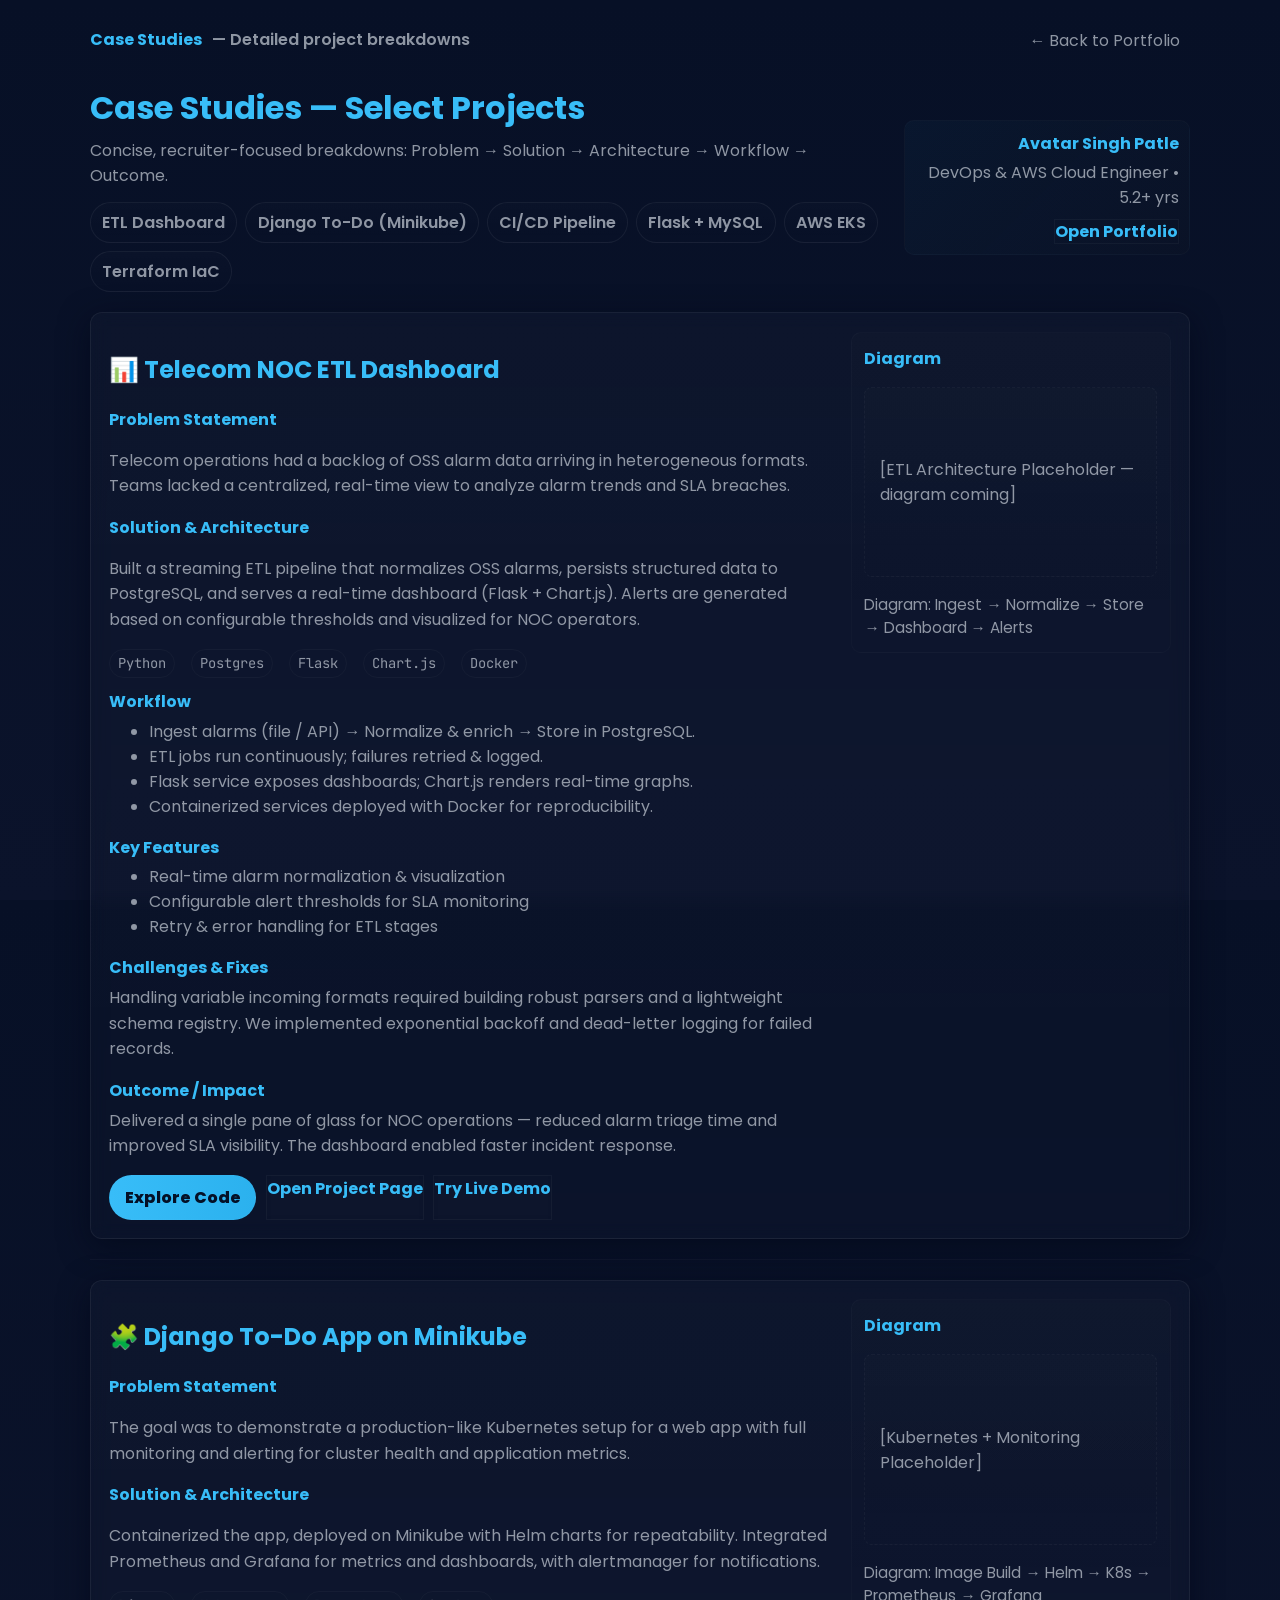
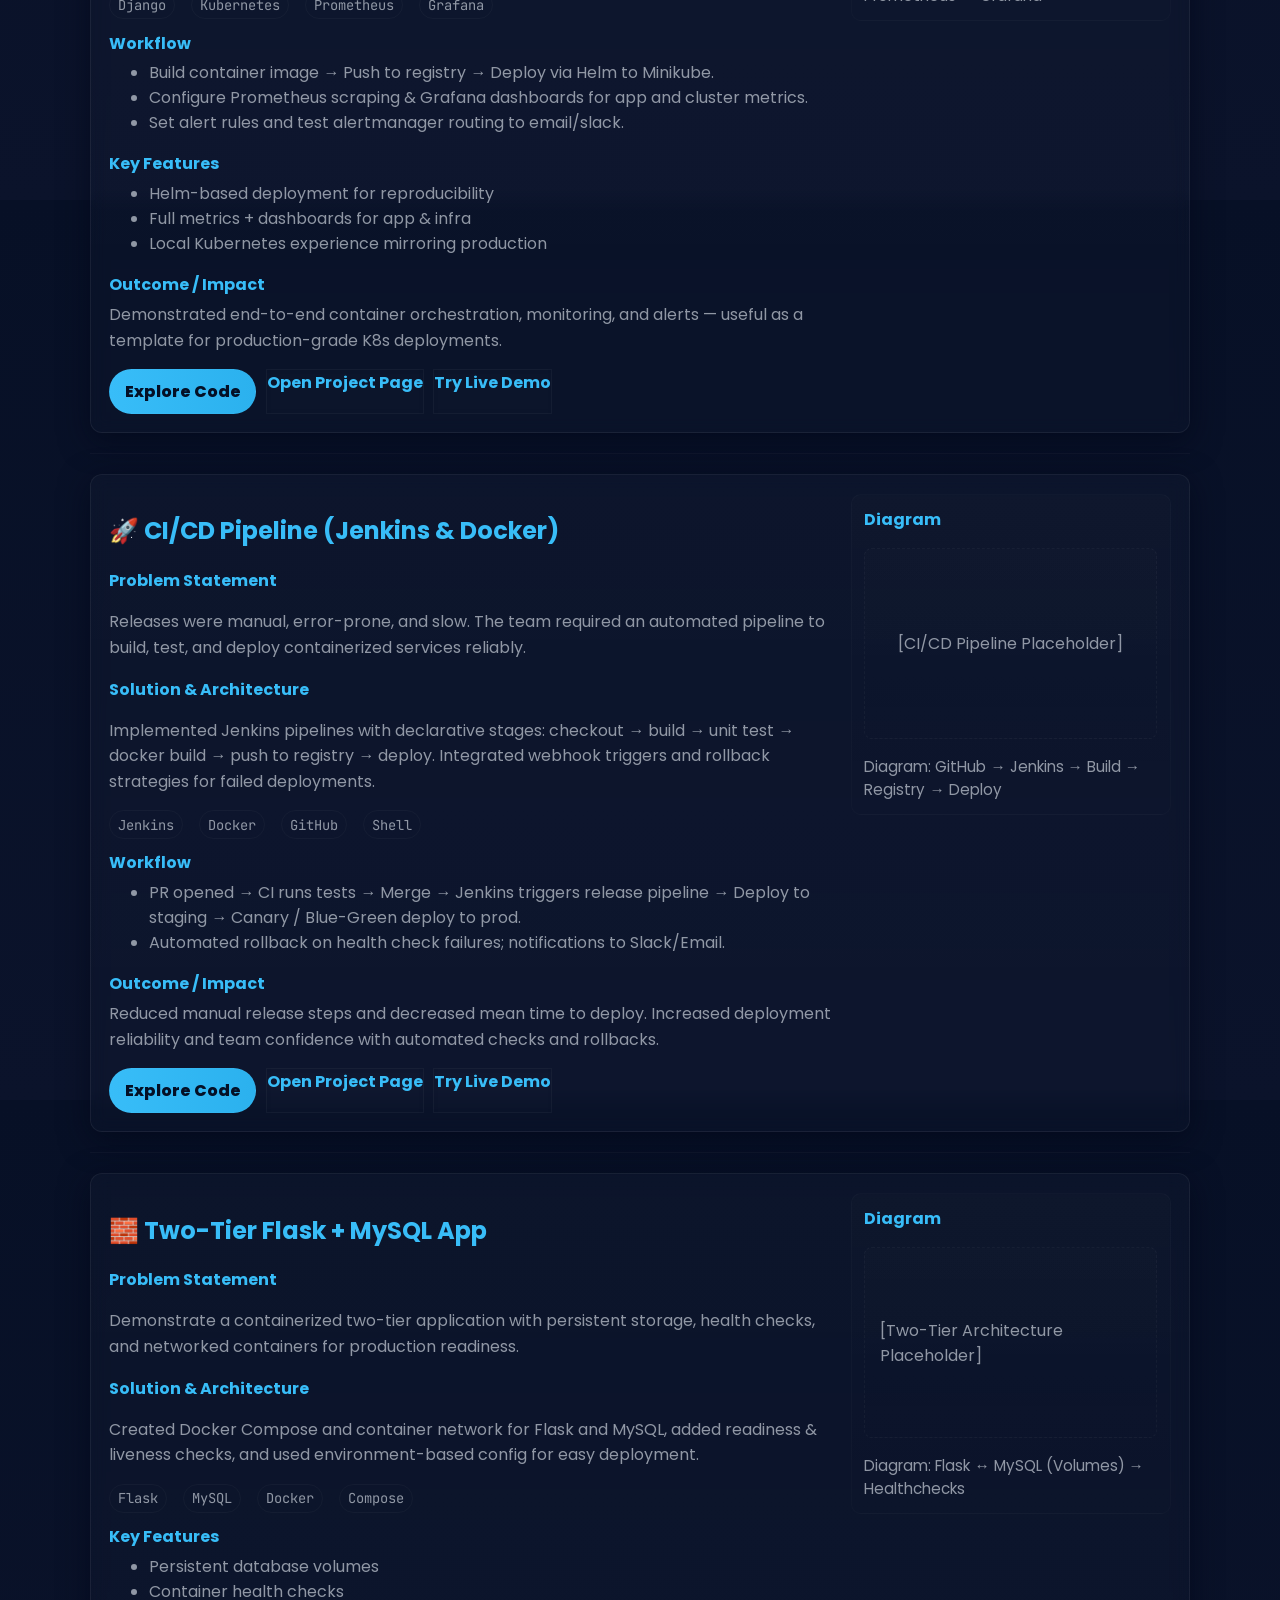
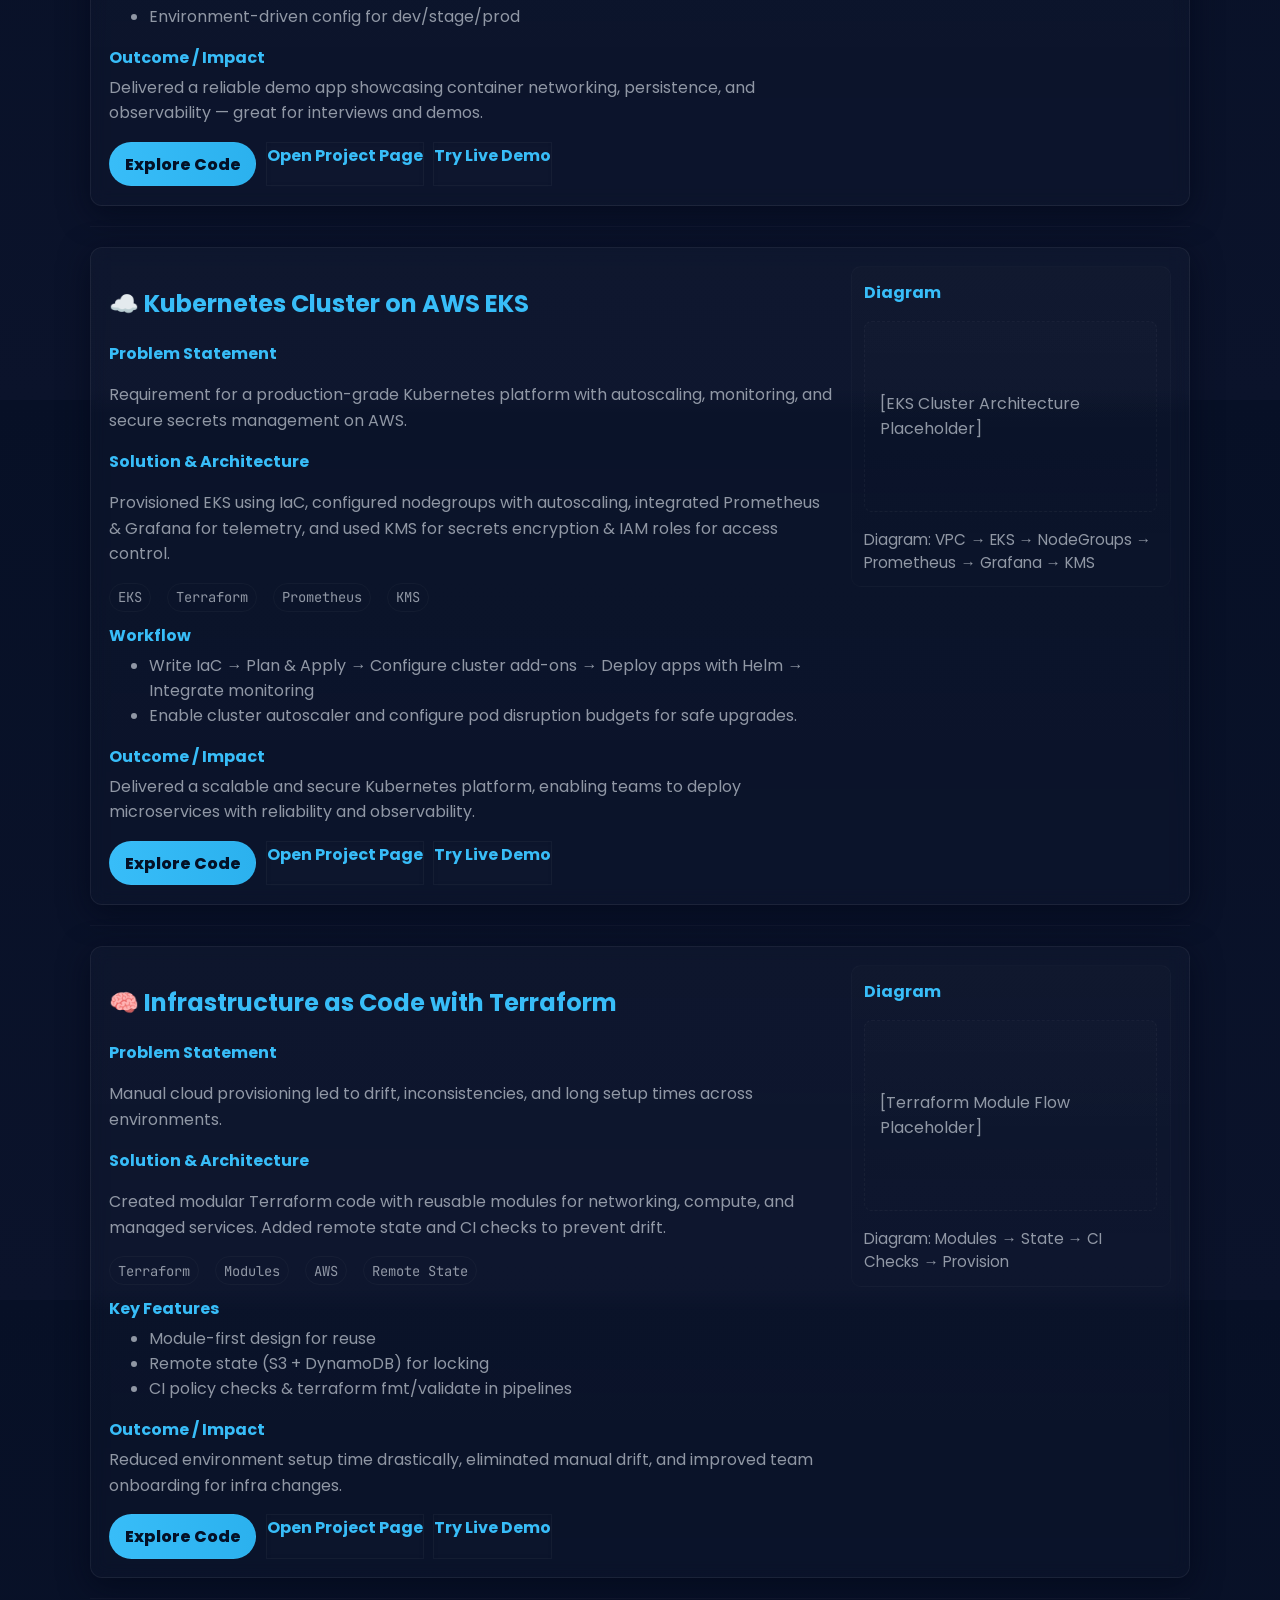
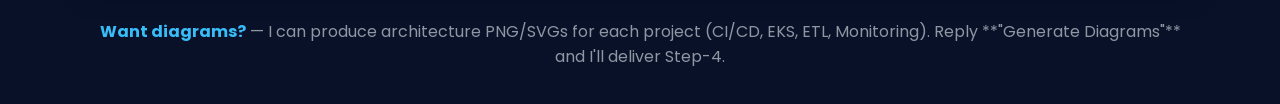
==== case-studies.html @ 7059048e "Add files via upload" ====
<!DOCTYPE html>
<html lang="en">
<head>
  <meta charset="utf-8" />
  <meta name="viewport" content="width=device-width,initial-scale=1" />
  <title>Case Studies — Avatar Singh Patle</title>

  <!-- Fonts (same as portfolio) -->
  <link href="https://fonts.googleapis.com/css2?family=Poppins:wght@400;600&family=JetBrains+Mono&display=swap" rel="stylesheet">

  <style>
    :root{
      --bg-1:#071026; --bg-2:#0b132b;
      --panel: rgba(255,255,255,0.03);
      --glass-border: rgba(255,255,255,0.06);
      --accent:#38bdf8; --accent-2:#facc15;
      --muted: rgba(226,232,240,0.62);
    }
    html,body{height:100%;margin:0;font-family:'Poppins',sans-serif;background:linear-gradient(180deg,var(--bg-1),var(--bg-2));color:#e6eef8;}
    .container{max-width:1100px;margin:0 auto;padding:1rem;}
    a{color:var(--accent);text-decoration:none;}
    h1,h2,h3{color:var(--accent);}
    p{color:var(--muted);line-height:1.6;}

    /* Top nav */
    nav{display:flex;justify-content:space-between;align-items:center;padding:.7rem 0;}
    nav a.nav-link{color:var(--muted);padding:.35rem .6rem;border-radius:999px;}
    nav a.nav-link:hover{background:rgba(255,255,255,0.02);color:var(--accent-2);}

    /* Hero */
    .hero{display:flex;gap:1rem;align-items:center;justify-content:space-between;margin:1.2rem 0 0.8rem 0;}
    .hero-left h1{margin:.1rem 0 0.3rem 0;}
    .hero-sub{color:var(--muted);margin:0.35rem 0 0.8rem 0}

    /* TOC */
    .toc{display:flex;flex-wrap:wrap;gap:.5rem;margin-top:.8rem}
    .toc a{background:linear-gradient(180deg, rgba(255,255,255,0.01), rgba(255,255,255,0.00));padding:.45rem .7rem;border-radius:999px;border:1px solid var(--glass-border);color:var(--muted);font-weight:600;}

    /* Case study card */
    .case-card{
      margin-top:1.25rem;padding:1.15rem;border-radius:12px;background:linear-gradient(180deg, rgba(255,255,255,0.02), rgba(255,255,255,0.01));
      border:1px solid var(--glass-border);backdrop-filter:blur(8px);box-shadow:0 8px 30px rgba(2,6,23,0.6);
    }
    .cs-meta{display:flex;gap:1rem;flex-wrap:wrap;margin-top:.6rem;}
    .pill{background:transparent;border:1px solid rgba(255,255,255,0.03);padding:.28rem .5rem;border-radius:999px;color:var(--muted);font-family:'JetBrains Mono',monospace;font-size:.86rem;}

    .diagram{
      margin:1rem 0;padding:0.9rem;border-radius:8px;background:linear-gradient(180deg, rgba(255,255,255,0.01), rgba(255,255,255,0.00));border:1px dashed rgba(255,255,255,0.04);color:var(--muted);
      display:flex;align-items:center;justify-content:center;
      min-height:160px;
    }

    .cs-ctas{display:flex;gap:.6rem;flex-wrap:wrap;margin-top:1rem;}
    .btn{
      display:inline-flex;align-items:center;gap:.5rem;padding:.55rem .9rem;border-radius:999px;font-weight:800;text-decoration:none;
      background:linear-gradient(90deg,var(--accent),#2bb1ee);color:#041026;border:1px solid rgba(255,255,255,0.02);
    }
    .btn-ghost{background:transparent;color:var(--accent);border:1px solid rgba(255,255,255,0.04);backdrop-filter:blur(6px);font-weight:700;}
    .btn-ghost:hover{background:rgba(255,255,255,0.02);color:var(--accent-2);}

    hr{border:none;border-top:1px solid rgba(255,255,255,0.03);margin:1.25rem 0;}

    /* Layout helpers */
    .two-col{display:grid;grid-template-columns:1fr 320px;gap:1rem;align-items:start;}
    .quick-card{padding:.8rem;border-radius:10px;background:linear-gradient(180deg, rgba(255,255,255,0.01), rgba(255,255,255,0.00));border:1px solid rgba(255,255,255,0.02);}

    /* Responsive */
    @media (max-width:920px){
      .two-col{grid-template-columns:1fr;}
      .hero{flex-direction:column;align-items:flex-start;}
      .diagram{min-height:140px}
    }
  </style>
</head>
<body>
  <div class="container">
    <!-- NAV -->
    <nav aria-label="Case studies navigation">
      <div style="display:flex;align-items:center;gap:.6rem;">
        <strong style="color:var(--accent);">Case Studies</strong>
        <span style="color:var(--muted);font-weight:600">— Detailed project breakdowns</span>
      </div>
      <div>
        <a class="nav-link" href="index.html">← Back to Portfolio</a>
      </div>
    </nav>

    <!-- HERO -->
    <header class="hero" role="banner">
      <div class="hero-left">
        <h1>Case Studies — Select Projects</h1>
        <p class="hero-sub">Concise, recruiter-focused breakdowns: Problem → Solution → Architecture → Workflow → Outcome.</p>

        <div class="toc" aria-label="Case study quick links">
          <a href="#etl">ETL Dashboard</a>
          <a href="#todo">Django To-Do (Minikube)</a>
          <a href="#cicd">CI/CD Pipeline</a>
          <a href="#flask">Flask + MySQL</a>
          <a href="#eks">AWS EKS</a>
          <a href="#terraform">Terraform IaC</a>
        </div>
      </div>

      <div class="hero-right" style="text-align:right;">
        <div style="background:linear-gradient(135deg, rgba(56,189,248,0.04), rgba(250,204,21,0.01));padding:.6rem;border-radius:10px;border:1px solid rgba(255,255,255,0.02);">
          <div style="font-weight:700;color:var(--accent);">Avatar Singh Patle</div>
          <div style="color:var(--muted);margin-top:.25rem">DevOps & AWS Cloud Engineer • 5.2+ yrs</div>
          <div style="margin-top:.6rem;"><a class="btn-ghost" href="https://avatar1992.github.io/">Open Portfolio</a></div>
        </div>
      </div>
    </header>

    <main>
      <!-- ETL -->
      <article id="etl" class="case-card" aria-labelledby="etl-heading">
        <div class="two-col">
          <div>
            <h2 id="etl-heading">📊 Telecom NOC ETL Dashboard</h2>

            <section>
              <h4 style="color:var(--accent);margin:0">Problem Statement</h4>
              <p>Telecom operations had a backlog of OSS alarm data arriving in heterogeneous formats. Teams lacked a centralized, real-time view to analyze alarm trends and SLA breaches.</p>
            </section>

            <section style="margin-top:.7rem">
              <h4 style="color:var(--accent);margin:0">Solution & Architecture</h4>
              <p>Built a streaming ETL pipeline that normalizes OSS alarms, persists structured data to PostgreSQL, and serves a real-time dashboard (Flask + Chart.js). Alerts are generated based on configurable thresholds and visualized for NOC operators.</p>
            </section>

            <div class="cs-meta" role="note" aria-label="Tech stack">
              <span class="pill">Python</span><span class="pill">Postgres</span><span class="pill">Flask</span><span class="pill">Chart.js</span><span class="pill">Docker</span>
            </div>

            <section style="margin-top:.7rem">
              <h4 style="color:var(--accent);margin:0">Workflow</h4>
              <ul style="color:var(--muted);margin-top:.3rem">
                <li>Ingest alarms (file / API) → Normalize & enrich → Store in PostgreSQL.</li>
                <li>ETL jobs run continuously; failures retried & logged.</li>
                <li>Flask service exposes dashboards; Chart.js renders real-time graphs.</li>
                <li>Containerized services deployed with Docker for reproducibility.</li>
              </ul>
            </section>

            <section style="margin-top:.7rem">
              <h4 style="color:var(--accent);margin:0">Key Features</h4>
              <ul style="color:var(--muted);margin-top:.3rem">
                <li>Real-time alarm normalization & visualization</li>
                <li>Configurable alert thresholds for SLA monitoring</li>
                <li>Retry & error handling for ETL stages</li>
              </ul>
            </section>

            <section style="margin-top:.7rem">
              <h4 style="color:var(--accent);margin:0">Challenges & Fixes</h4>
              <p style="color:var(--muted);margin-top:.3rem">
                Handling variable incoming formats required building robust parsers and a lightweight schema registry. We implemented exponential backoff and dead-letter logging for failed records.
              </p>
            </section>

            <section style="margin-top:.7rem">
              <h4 style="color:var(--accent);margin:0">Outcome / Impact</h4>
              <p style="color:var(--muted);margin-top:.3rem">
                Delivered a single pane of glass for NOC operations — reduced alarm triage time and improved SLA visibility. The dashboard enabled faster incident response.
              </p>
            </section>

            <div class="cs-ctas">
              <a class="btn" href="https://github.com/Avatar1992/telecom-noc-app" target="_blank" rel="noopener">Explore Code</a>
              <a class="btn-ghost" href="https://avatar1992.github.io/#projects" target="_blank" rel="noopener">Open Project Page</a>
              <a class="btn-ghost" href="#" target="_blank" rel="noopener">Try Live Demo</a>
            </div>
          </div>

          <aside class="quick-card">
            <div style="font-weight:700;color:var(--accent)">Diagram</div>
            <div class="diagram" aria-hidden="true">[ETL Architecture Placeholder — diagram coming]</div>
            <div style="margin-top:.6rem;color:var(--muted);font-size:.95rem">
              Diagram: Ingest → Normalize → Store → Dashboard → Alerts
            </div>
          </aside>
        </div>
      </article>

      <hr>

      <!-- TODO -->
      <article id="todo" class="case-card" aria-labelledby="todo-heading">
        <div class="two-col">
          <div>
            <h2 id="todo-heading">🧩 Django To-Do App on Minikube</h2>

            <section>
              <h4 style="color:var(--accent);margin:0">Problem Statement</h4>
              <p>The goal was to demonstrate a production-like Kubernetes setup for a web app with full monitoring and alerting for cluster health and application metrics.</p>
            </section>

            <section style="margin-top:.7rem">
              <h4 style="color:var(--accent);margin:0">Solution & Architecture</h4>
              <p>Containerized the app, deployed on Minikube with Helm charts for repeatability. Integrated Prometheus and Grafana for metrics and dashboards, with alertmanager for notifications.</p>
            </section>

            <div class="cs-meta">
              <span class="pill">Django</span><span class="pill">Kubernetes</span><span class="pill">Prometheus</span><span class="pill">Grafana</span>
            </div>

            <section style="margin-top:.7rem">
              <h4 style="color:var(--accent);margin:0">Workflow</h4>
              <ul style="color:var(--muted);margin-top:.3rem">
                <li>Build container image → Push to registry → Deploy via Helm to Minikube.</li>
                <li>Configure Prometheus scraping & Grafana dashboards for app and cluster metrics.</li>
                <li>Set alert rules and test alertmanager routing to email/slack.</li>
              </ul>
            </section>

            <section style="margin-top:.7rem">
              <h4 style="color:var(--accent);margin:0">Key Features</h4>
              <ul style="color:var(--muted);margin-top:.3rem">
                <li>Helm-based deployment for reproducibility</li>
                <li>Full metrics + dashboards for app & infra</li>
                <li>Local Kubernetes experience mirroring production</li>
              </ul>
            </section>

            <section style="margin-top:.7rem">
              <h4 style="color:var(--accent);margin:0">Outcome / Impact</h4>
              <p style="color:var(--muted);margin-top:.3rem">
                Demonstrated end-to-end container orchestration, monitoring, and alerts — useful as a template for production-grade K8s deployments.
              </p>
            </section>

            <div class="cs-ctas">
              <a class="btn" href="https://github.com/Avatar1992/Django_To-Do_App_on_Minikube" target="_blank" rel="noopener">Explore Code</a>
              <a class="btn-ghost" href="https://avatar1992.github.io/#projects" target="_blank" rel="noopener">Open Project Page</a>
              <a class="btn-ghost" href="#" target="_blank" rel="noopener">Try Live Demo</a>
            </div>
          </div>

          <aside class="quick-card">
            <div style="font-weight:700;color:var(--accent)">Diagram</div>
            <div class="diagram" aria-hidden="true">[Kubernetes + Monitoring Placeholder]</div>
            <div style="margin-top:.6rem;color:var(--muted);font-size:.95rem">Diagram: Image Build → Helm → K8s → Prometheus → Grafana</div>
          </aside>
        </div>
      </article>

      <hr>

      <!-- CICD -->
      <article id="cicd" class="case-card" aria-labelledby="cicd-heading">
        <div class="two-col">
          <div>
            <h2 id="cicd-heading">🚀 CI/CD Pipeline (Jenkins & Docker)</h2>

            <section>
              <h4 style="color:var(--accent);margin:0">Problem Statement</h4>
              <p>Releases were manual, error-prone, and slow. The team required an automated pipeline to build, test, and deploy containerized services reliably.</p>
            </section>

            <section style="margin-top:.7rem">
              <h4 style="color:var(--accent);margin:0">Solution & Architecture</h4>
              <p>Implemented Jenkins pipelines with declarative stages: checkout → build → unit test → docker build → push to registry → deploy. Integrated webhook triggers and rollback strategies for failed deployments.</p>
            </section>

            <div class="cs-meta">
              <span class="pill">Jenkins</span><span class="pill">Docker</span><span class="pill">GitHub</span><span class="pill">Shell</span>
            </div>

            <section style="margin-top:.7rem">
              <h4 style="color:var(--accent);margin:0">Workflow</h4>
              <ul style="color:var(--muted);margin-top:.3rem">
                <li>PR opened → CI runs tests → Merge → Jenkins triggers release pipeline → Deploy to staging → Canary / Blue-Green deploy to prod.</li>
                <li>Automated rollback on health check failures; notifications to Slack/Email.</li>
              </ul>
            </section>

            <section style="margin-top:.7rem">
              <h4 style="color:var(--accent);margin:0">Outcome / Impact</h4>
              <p style="color:var(--muted);margin-top:.3rem">
                Reduced manual release steps and decreased mean time to deploy. Increased deployment reliability and team confidence with automated checks and rollbacks.
              </p>
            </section>

            <div class="cs-ctas">
              <a class="btn" href="https://github.com/Avatar1992/Django_To-Do_App_CI_CD" target="_blank" rel="noopener">Explore Code</a>
              <a class="btn-ghost" href="https://avatar1992.github.io/#projects" target="_blank" rel="noopener">Open Project Page</a>
              <a class="btn-ghost" href="#" target="_blank" rel="noopener">Try Live Demo</a>
            </div>
          </div>

          <aside class="quick-card">
            <div style="font-weight:700;color:var(--accent)">Diagram</div>
            <div class="diagram" aria-hidden="true">[CI/CD Pipeline Placeholder]</div>
            <div style="margin-top:.6rem;color:var(--muted);font-size:.95rem">Diagram: GitHub → Jenkins → Build → Registry → Deploy</div>
          </aside>
        </div>
      </article>

      <hr>

      <!-- FLASK -->
      <article id="flask" class="case-card" aria-labelledby="flask-heading">
        <div class="two-col">
          <div>
            <h2 id="flask-heading">🧱 Two-Tier Flask + MySQL App</h2>

            <section>
              <h4 style="color:var(--accent);margin:0">Problem Statement</h4>
              <p>Demonstrate a containerized two-tier application with persistent storage, health checks, and networked containers for production readiness.</p>
            </section>

            <section style="margin-top:.7rem">
              <h4 style="color:var(--accent);margin:0">Solution & Architecture</h4>
              <p>Created Docker Compose and container network for Flask and MySQL, added readiness & liveness checks, and used environment-based config for easy deployment.</p>
            </section>

            <div class="cs-meta">
              <span class="pill">Flask</span><span class="pill">MySQL</span><span class="pill">Docker</span><span class="pill">Compose</span>
            </div>

            <section style="margin-top:.7rem">
              <h4 style="color:var(--accent);margin:0">Key Features</h4>
              <ul style="color:var(--muted);margin-top:.3rem">
                <li>Persistent database volumes</li>
                <li>Container health checks</li>
                <li>Environment-driven config for dev/stage/prod</li>
              </ul>
            </section>

            <section style="margin-top:.7rem">
              <h4 style="color:var(--accent);margin:0">Outcome / Impact</h4>
              <p style="color:var(--muted);margin-top:.3rem">
                Delivered a reliable demo app showcasing container networking, persistence, and observability — great for interviews and demos.
              </p>
            </section>

            <div class="cs-ctas">
              <a class="btn" href="https://github.com/Avatar1992/Two_tier_flask-mysql-app" target="_blank" rel="noopener">Explore Code</a>
              <a class="btn-ghost" href="https://avatar1992.github.io/#projects" target="_blank" rel="noopener">Open Project Page</a>
              <a class="btn-ghost" href="#" target="_blank" rel="noopener">Try Live Demo</a>
            </div>
          </div>

          <aside class="quick-card">
            <div style="font-weight:700;color:var(--accent)">Diagram</div>
            <div class="diagram" aria-hidden="true">[Two-Tier Architecture Placeholder]</div>
            <div style="margin-top:.6rem;color:var(--muted);font-size:.95rem">Diagram: Flask ↔ MySQL (Volumes) → Healthchecks</div>
          </aside>
        </div>
      </article>

      <hr>

      <!-- EKS -->
      <article id="eks" class="case-card" aria-labelledby="eks-heading">
        <div class="two-col">
          <div>
            <h2 id="eks-heading">☁️ Kubernetes Cluster on AWS EKS</h2>

            <section>
              <h4 style="color:var(--accent);margin:0">Problem Statement</h4>
              <p>Requirement for a production-grade Kubernetes platform with autoscaling, monitoring, and secure secrets management on AWS.</p>
            </section>

            <section style="margin-top:.7rem">
              <h4 style="color:var(--accent);margin:0">Solution & Architecture</h4>
              <p>Provisioned EKS using IaC, configured nodegroups with autoscaling, integrated Prometheus & Grafana for telemetry, and used KMS for secrets encryption & IAM roles for access control.</p>
            </section>

            <div class="cs-meta">
              <span class="pill">EKS</span><span class="pill">Terraform</span><span class="pill">Prometheus</span><span class="pill">KMS</span>
            </div>

            <section style="margin-top:.7rem">
              <h4 style="color:var(--accent);margin:0">Workflow</h4>
              <ul style="color:var(--muted);margin-top:.3rem">
                <li>Write IaC → Plan & Apply → Configure cluster add-ons → Deploy apps with Helm → Integrate monitoring</li>
                <li>Enable cluster autoscaler and configure pod disruption budgets for safe upgrades.</li>
              </ul>
            </section>

            <section style="margin-top:.7rem">
              <h4 style="color:var(--accent);margin:0">Outcome / Impact</h4>
              <p style="color:var(--muted);margin-top:.3rem">
                Delivered a scalable and secure Kubernetes platform, enabling teams to deploy microservices with reliability and observability.
              </p>
            </section>

            <div class="cs-ctas">
              <a class="btn" href="https://github.com/Avatar1992/Two_tier_flask-mysql-app" target="_blank" rel="noopener">Explore Code</a>
              <a class="btn-ghost" href="https://avatar1992.github.io/#projects" target="_blank" rel="noopener">Open Project Page</a>
              <a class="btn-ghost" href="#" target="_blank" rel="noopener">Try Live Demo</a>
            </div>
          </div>

          <aside class="quick-card">
            <div style="font-weight:700;color:var(--accent)">Diagram</div>
            <div class="diagram" aria-hidden="true">[EKS Cluster Architecture Placeholder]</div>
            <div style="margin-top:.6rem;color:var(--muted);font-size:.95rem">Diagram: VPC → EKS → NodeGroups → Prometheus → Grafana → KMS</div>
          </aside>
        </div>
      </article>

      <hr>

      <!-- TERRAFORM -->
      <article id="terraform" class="case-card" aria-labelledby="terraform-heading">
        <div class="two-col">
          <div>
            <h2 id="terraform-heading">🧠 Infrastructure as Code with Terraform</h2>

            <section>
              <h4 style="color:var(--accent);margin:0">Problem Statement</h4>
              <p>Manual cloud provisioning led to drift, inconsistencies, and long setup times across environments.</p>
            </section>

            <section style="margin-top:.7rem">
              <h4 style="color:var(--accent);margin:0">Solution & Architecture</h4>
              <p>Created modular Terraform code with reusable modules for networking, compute, and managed services. Added remote state and CI checks to prevent drift.</p>
            </section>

            <div class="cs-meta">
              <span class="pill">Terraform</span><span class="pill">Modules</span><span class="pill">AWS</span><span class="pill">Remote State</span>
            </div>

            <section style="margin-top:.7rem">
              <h4 style="color:var(--accent);margin:0">Key Features</h4>
              <ul style="color:var(--muted);margin-top:.3rem">
                <li>Module-first design for reuse</li>
                <li>Remote state (S3 + DynamoDB) for locking</li>
                <li>CI policy checks & terraform fmt/validate in pipelines</li>
              </ul>
            </section>

            <section style="margin-top:.7rem">
              <h4 style="color:var(--accent);margin:0">Outcome / Impact</h4>
              <p style="color:var(--muted);margin-top:.3rem">
                Reduced environment setup time drastically, eliminated manual drift, and improved team onboarding for infra changes.
              </p>
            </section>

            <div class="cs-ctas">
              <a class="btn" href="https://github.com/Avatar1992/Two_tier_flask-mysql-app" target="_blank" rel="noopener">Explore Code</a>
              <a class="btn-ghost" href="https://avatar1992.github.io/#projects" target="_blank" rel="noopener">Open Project Page</a>
              <a class="btn-ghost" href="#" target="_blank" rel="noopener">Try Live Demo</a>
            </div>
          </div>

          <aside class="quick-card">
            <div style="font-weight:700;color:var(--accent)">Diagram</div>
            <div class="diagram" aria-hidden="true">[Terraform Module Flow Placeholder]</div>
            <div style="margin-top:.6rem;color:var(--muted);font-size:.95rem">Diagram: Modules → State → CI Checks → Provision</div>
          </aside>
        </div>
      </article>

      <hr>
      <div style="margin:1.2rem 0;text-align:center;color:var(--muted)">
        <strong style="color:var(--accent)">Want diagrams?</strong> — I can produce architecture PNG/SVGs for each project (CI/CD, EKS, ETL, Monitoring). Reply **"Generate Diagrams"** and I'll deliver Step-4.
      </div>
    </main>
  </div>
</body>
</html>
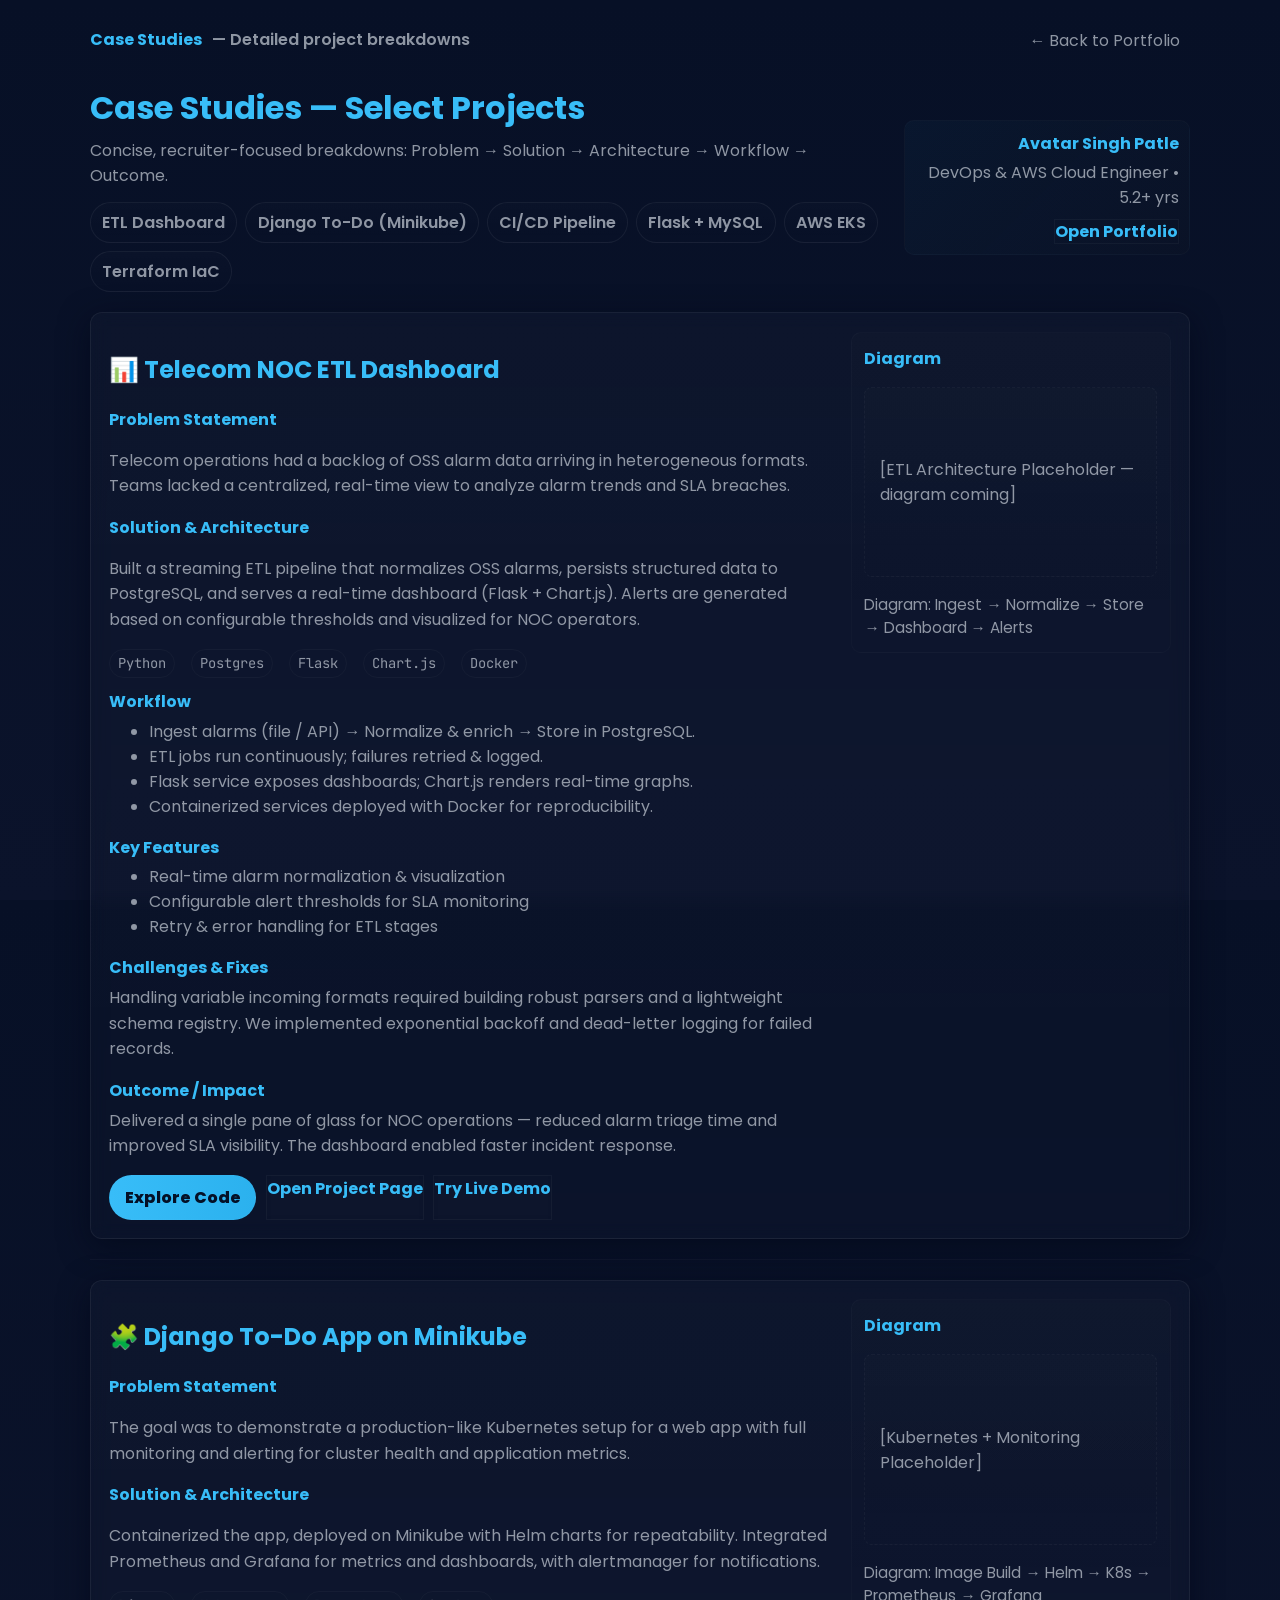
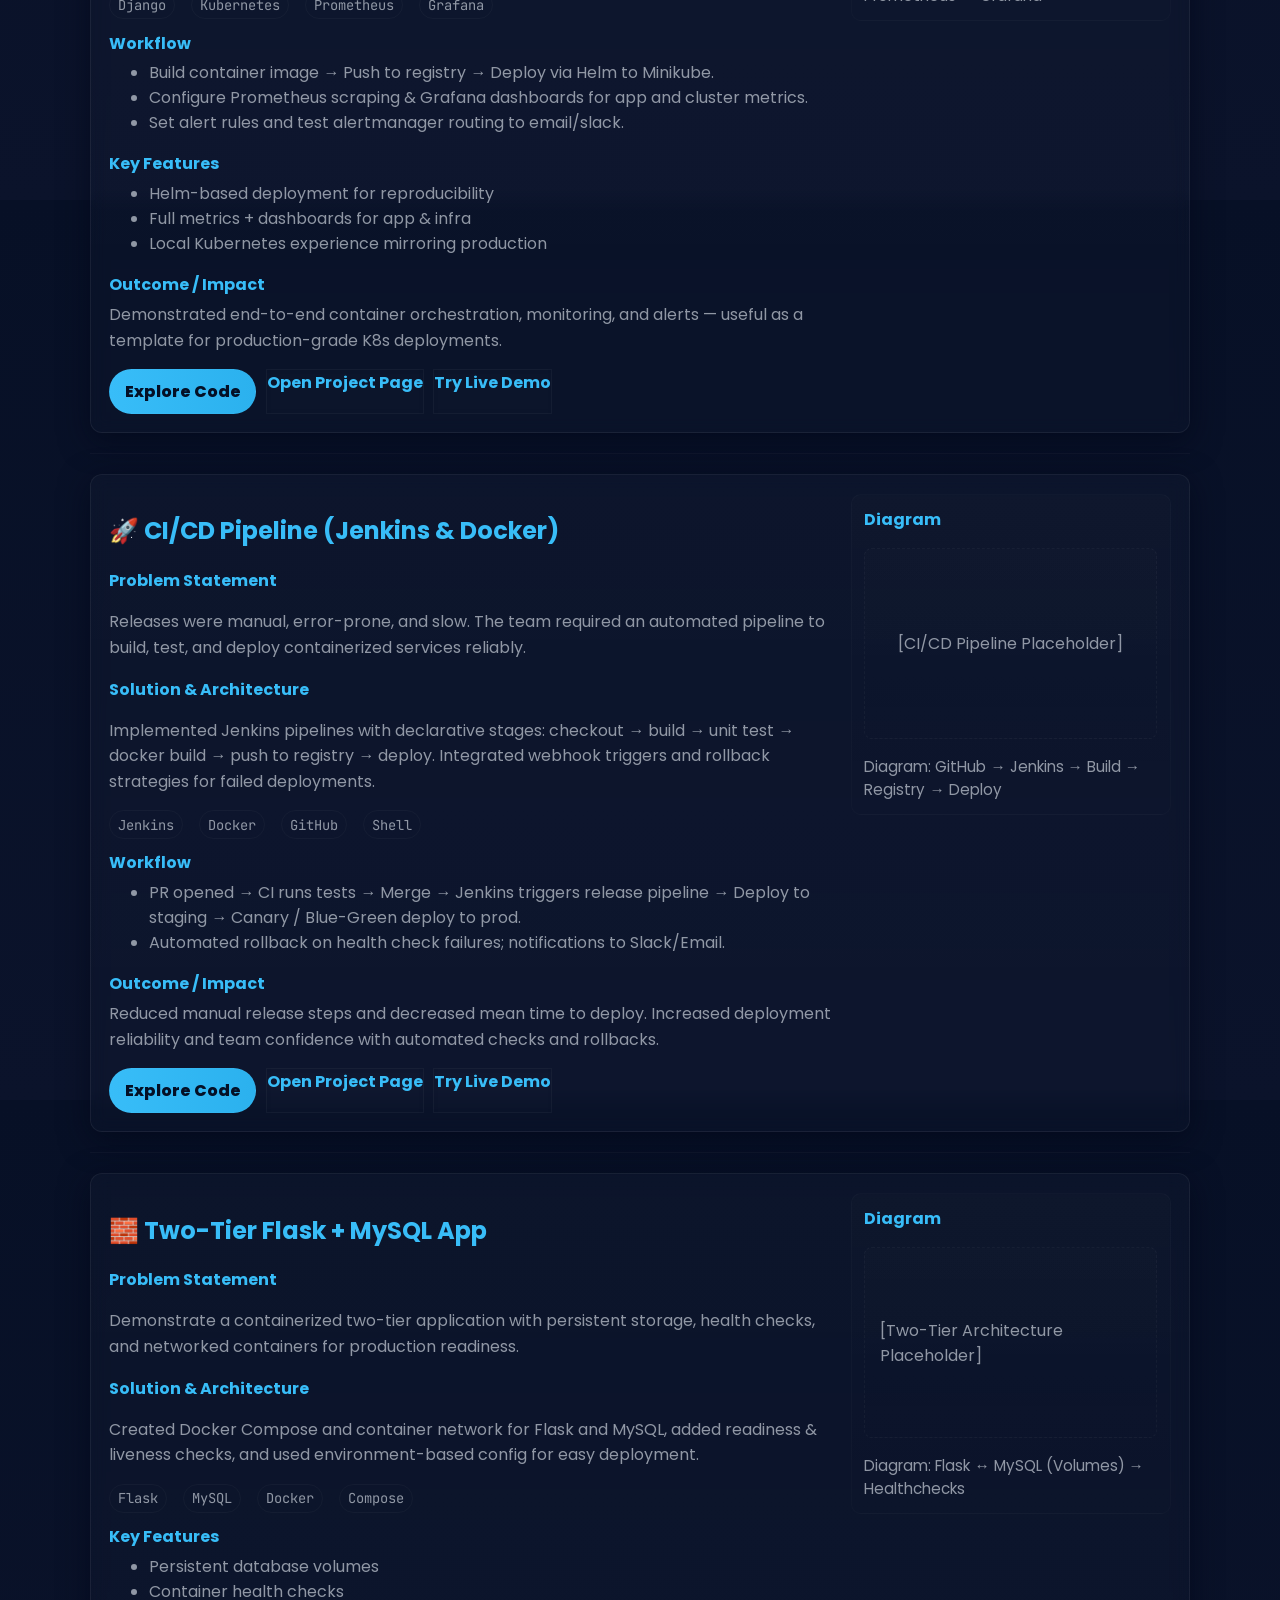
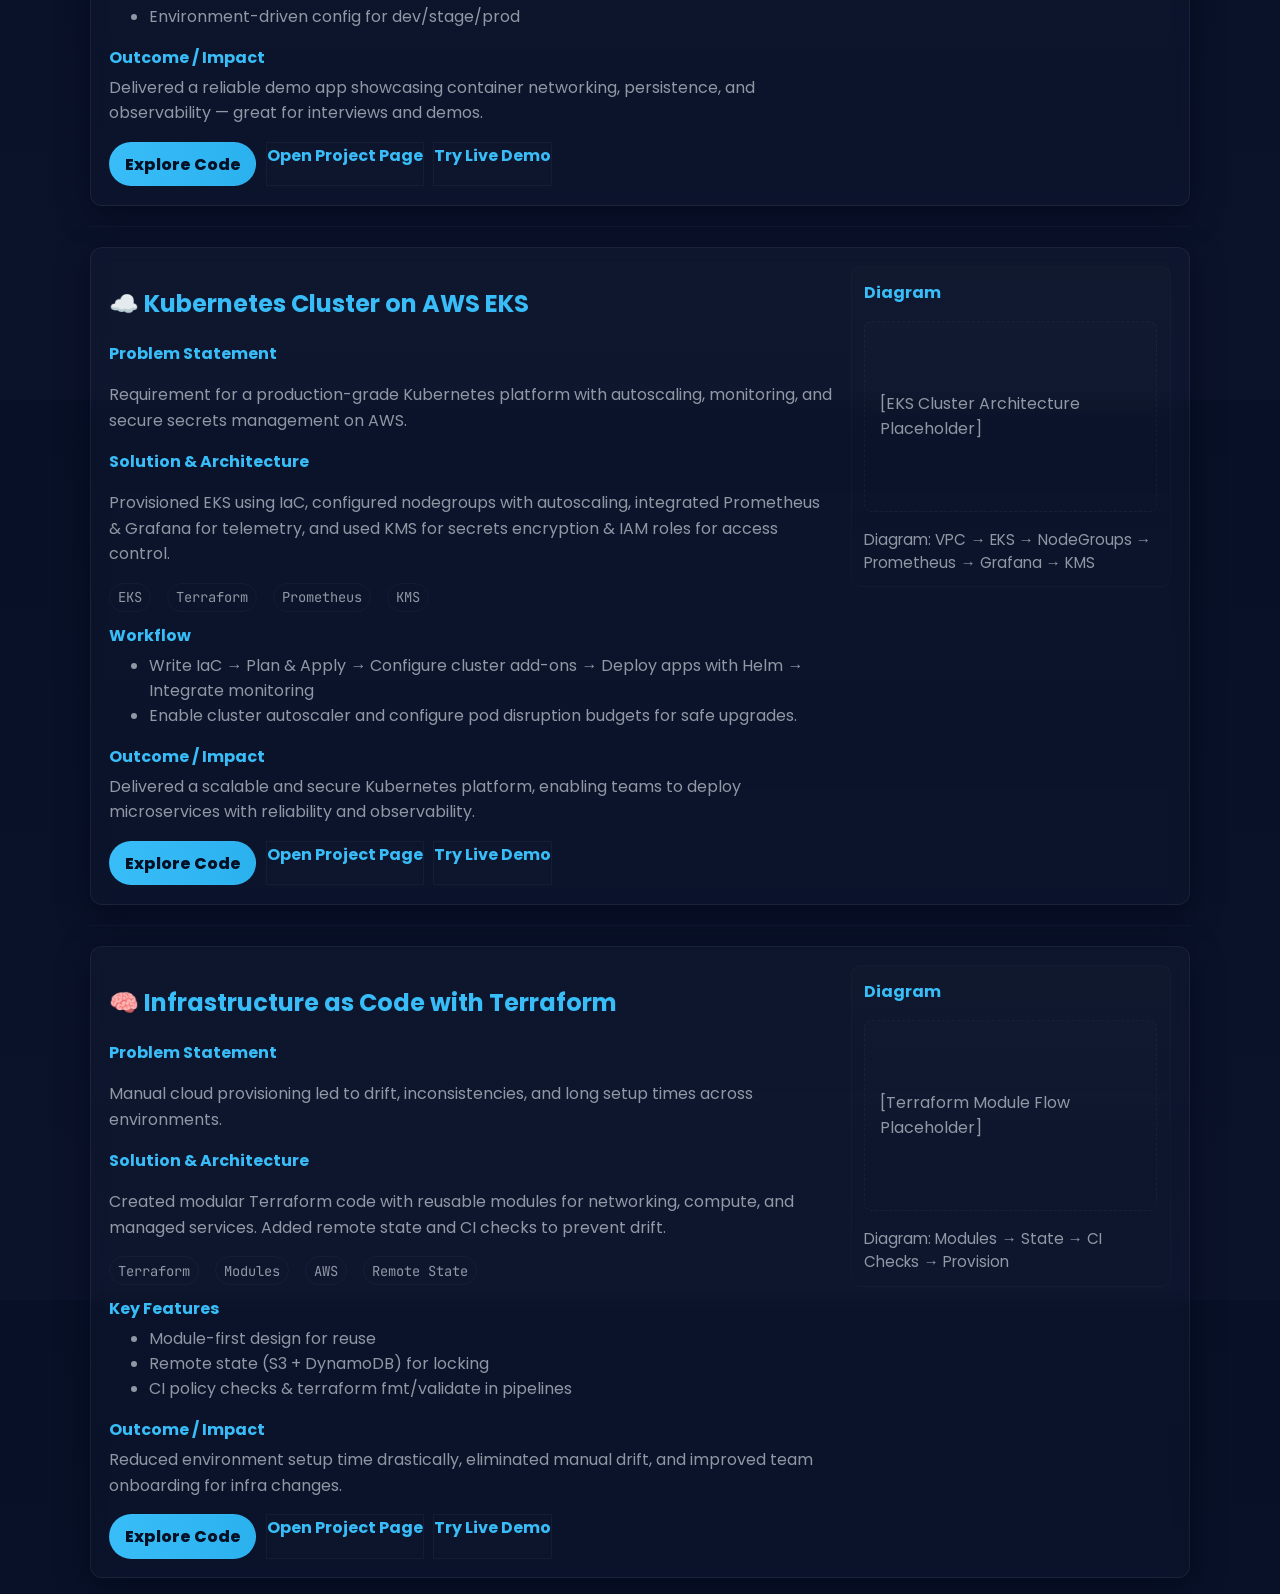
==== commit 5da0a9e6: "Remove diagram generation offer from case studies Removed the section offering diagram generation se" ====
--- a/case-studies.html
+++ b/case-studies.html
@@ -452,11 +452,6 @@
           </aside>
         </div>
       </article>
-
-      <hr>
-      <div style="margin:1.2rem 0;text-align:center;color:var(--muted)">
-        <strong style="color:var(--accent)">Want diagrams?</strong> — I can produce architecture PNG/SVGs for each project (CI/CD, EKS, ETL, Monitoring). Reply **"Generate Diagrams"** and I'll deliver Step-4.
-      </div>
     </main>
   </div>
 </body>
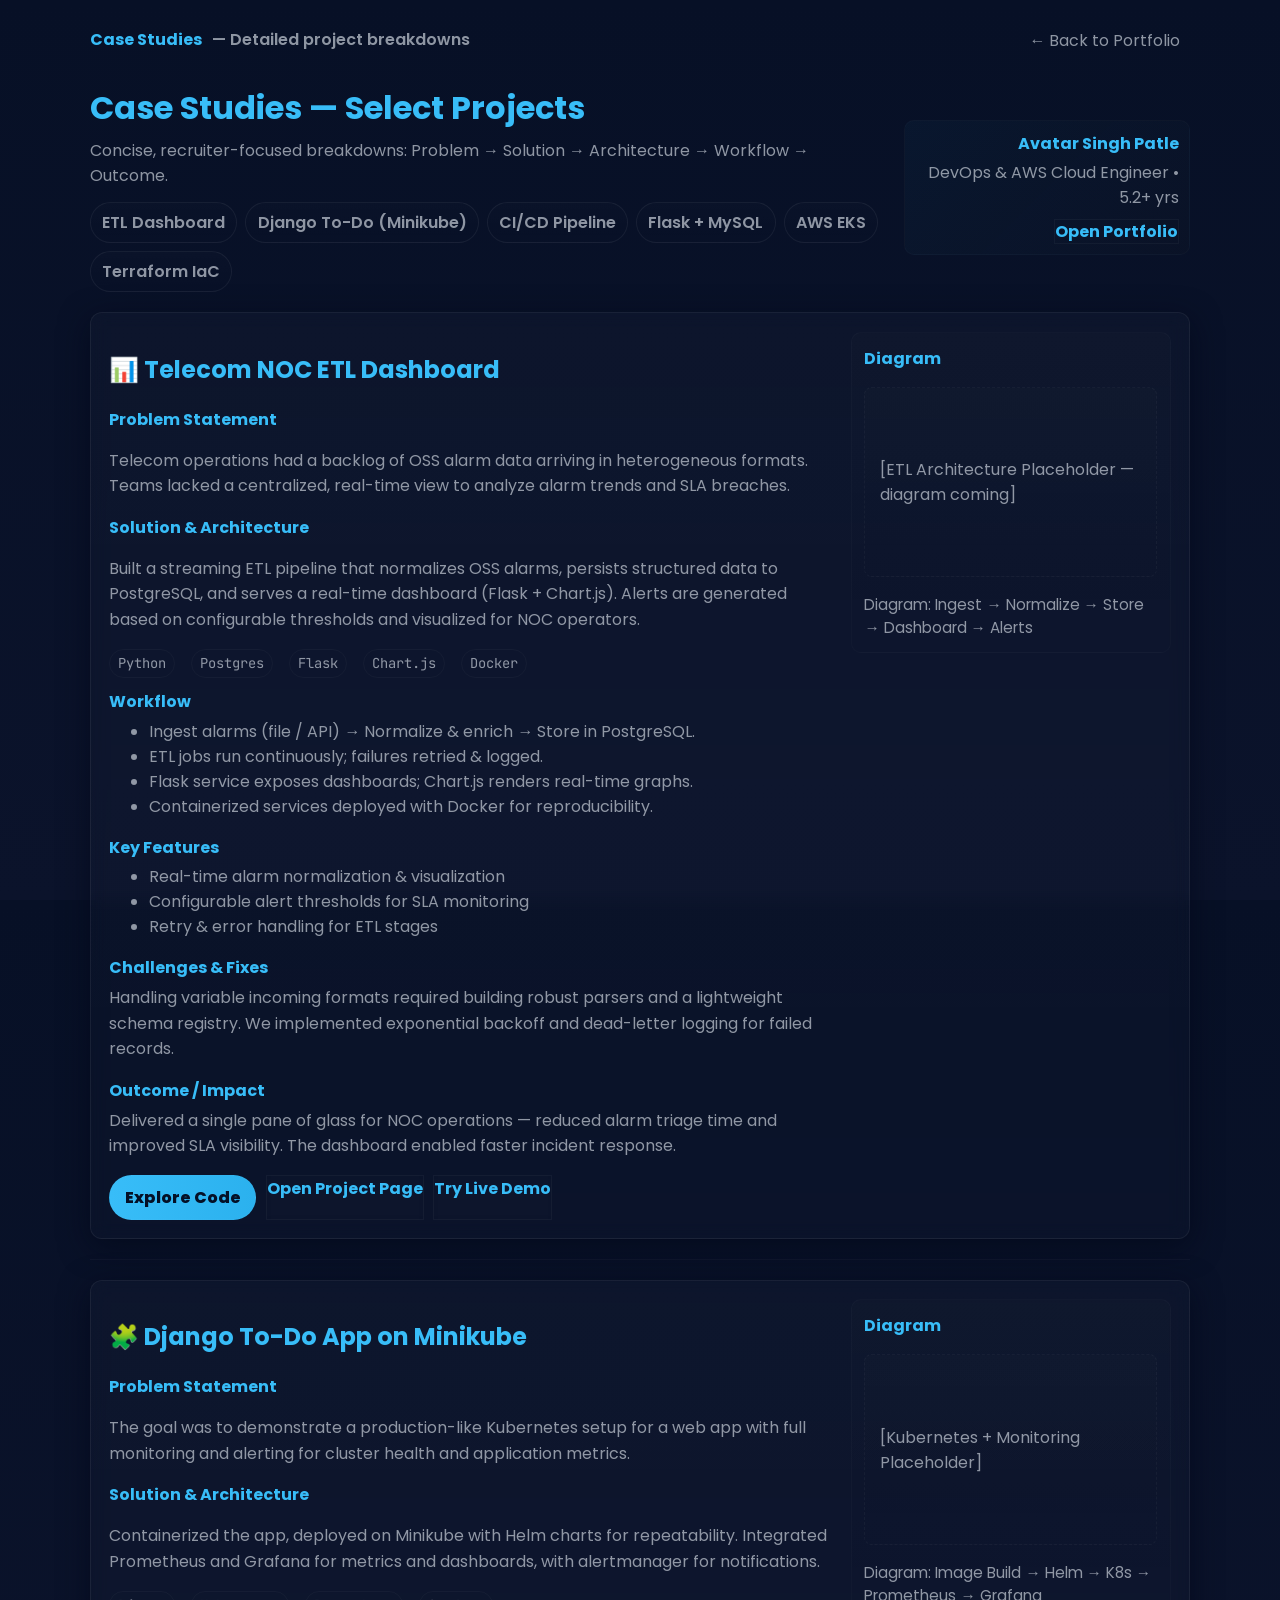
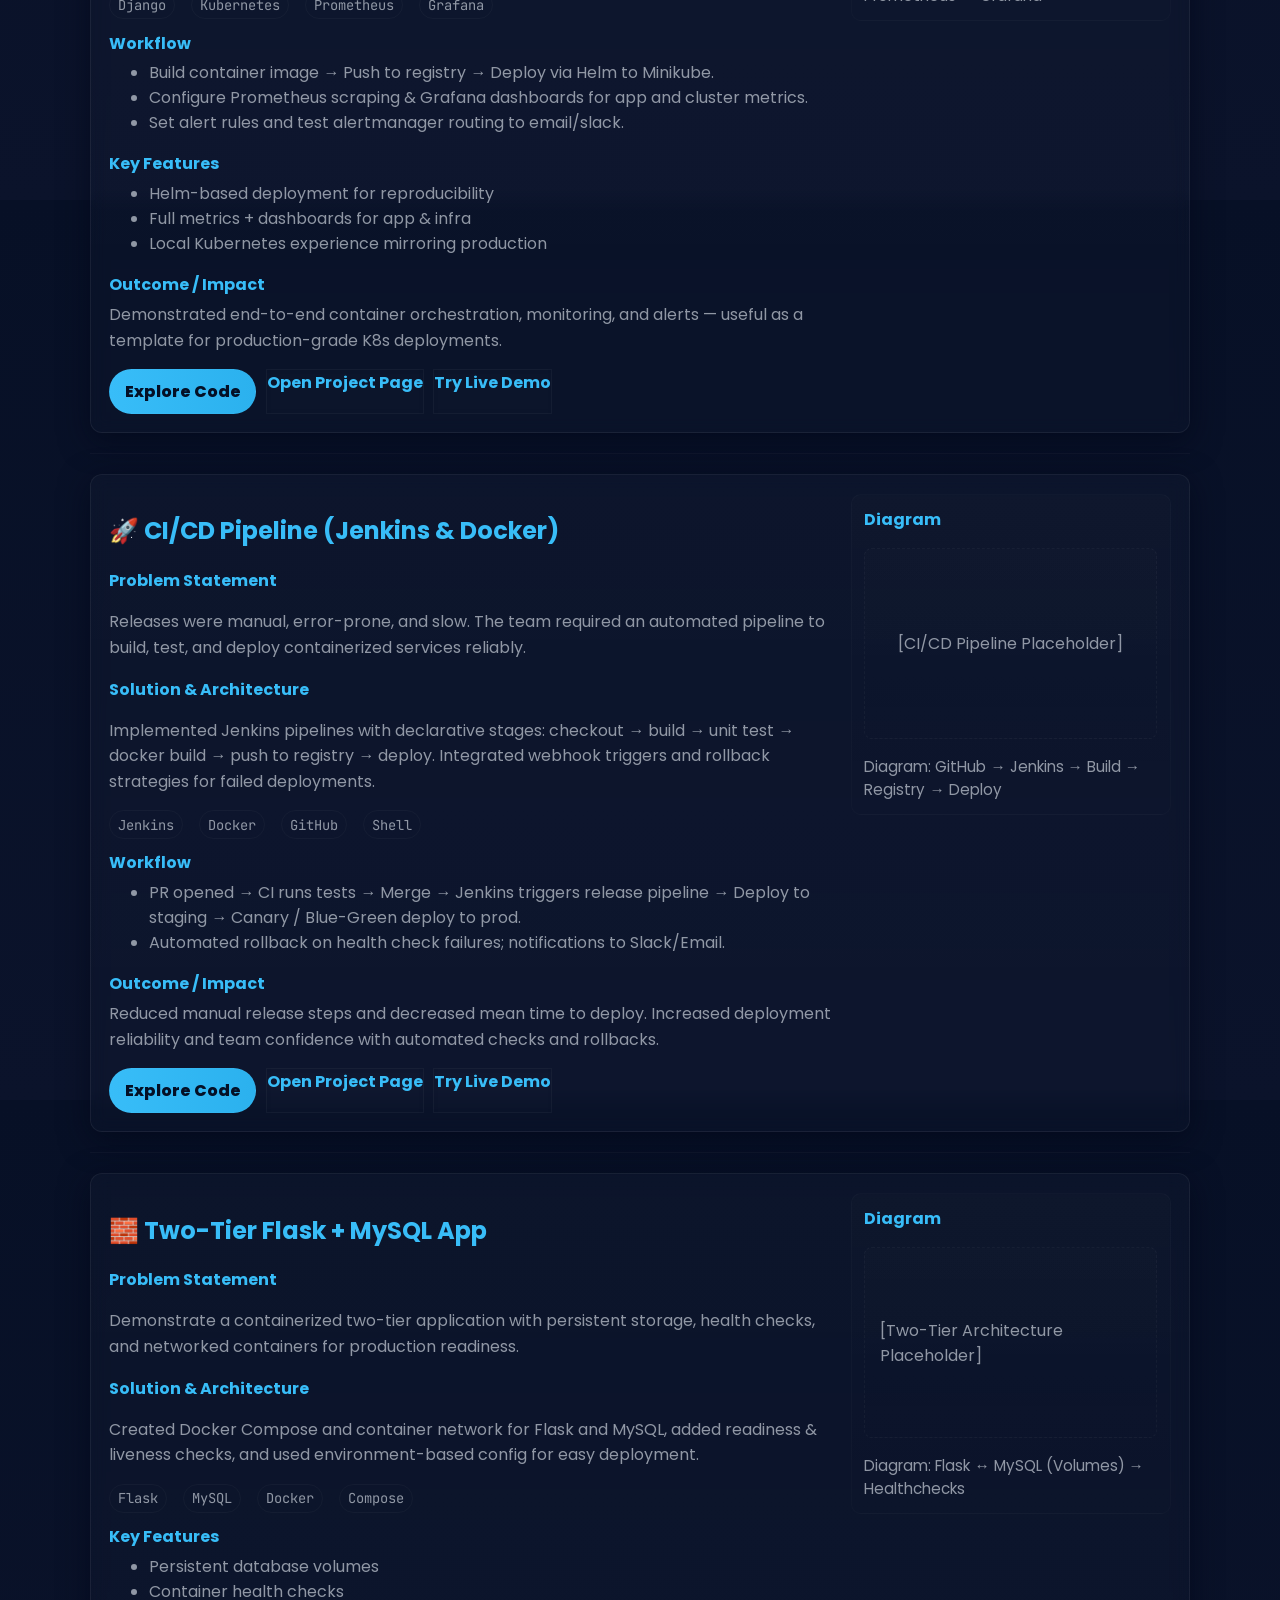
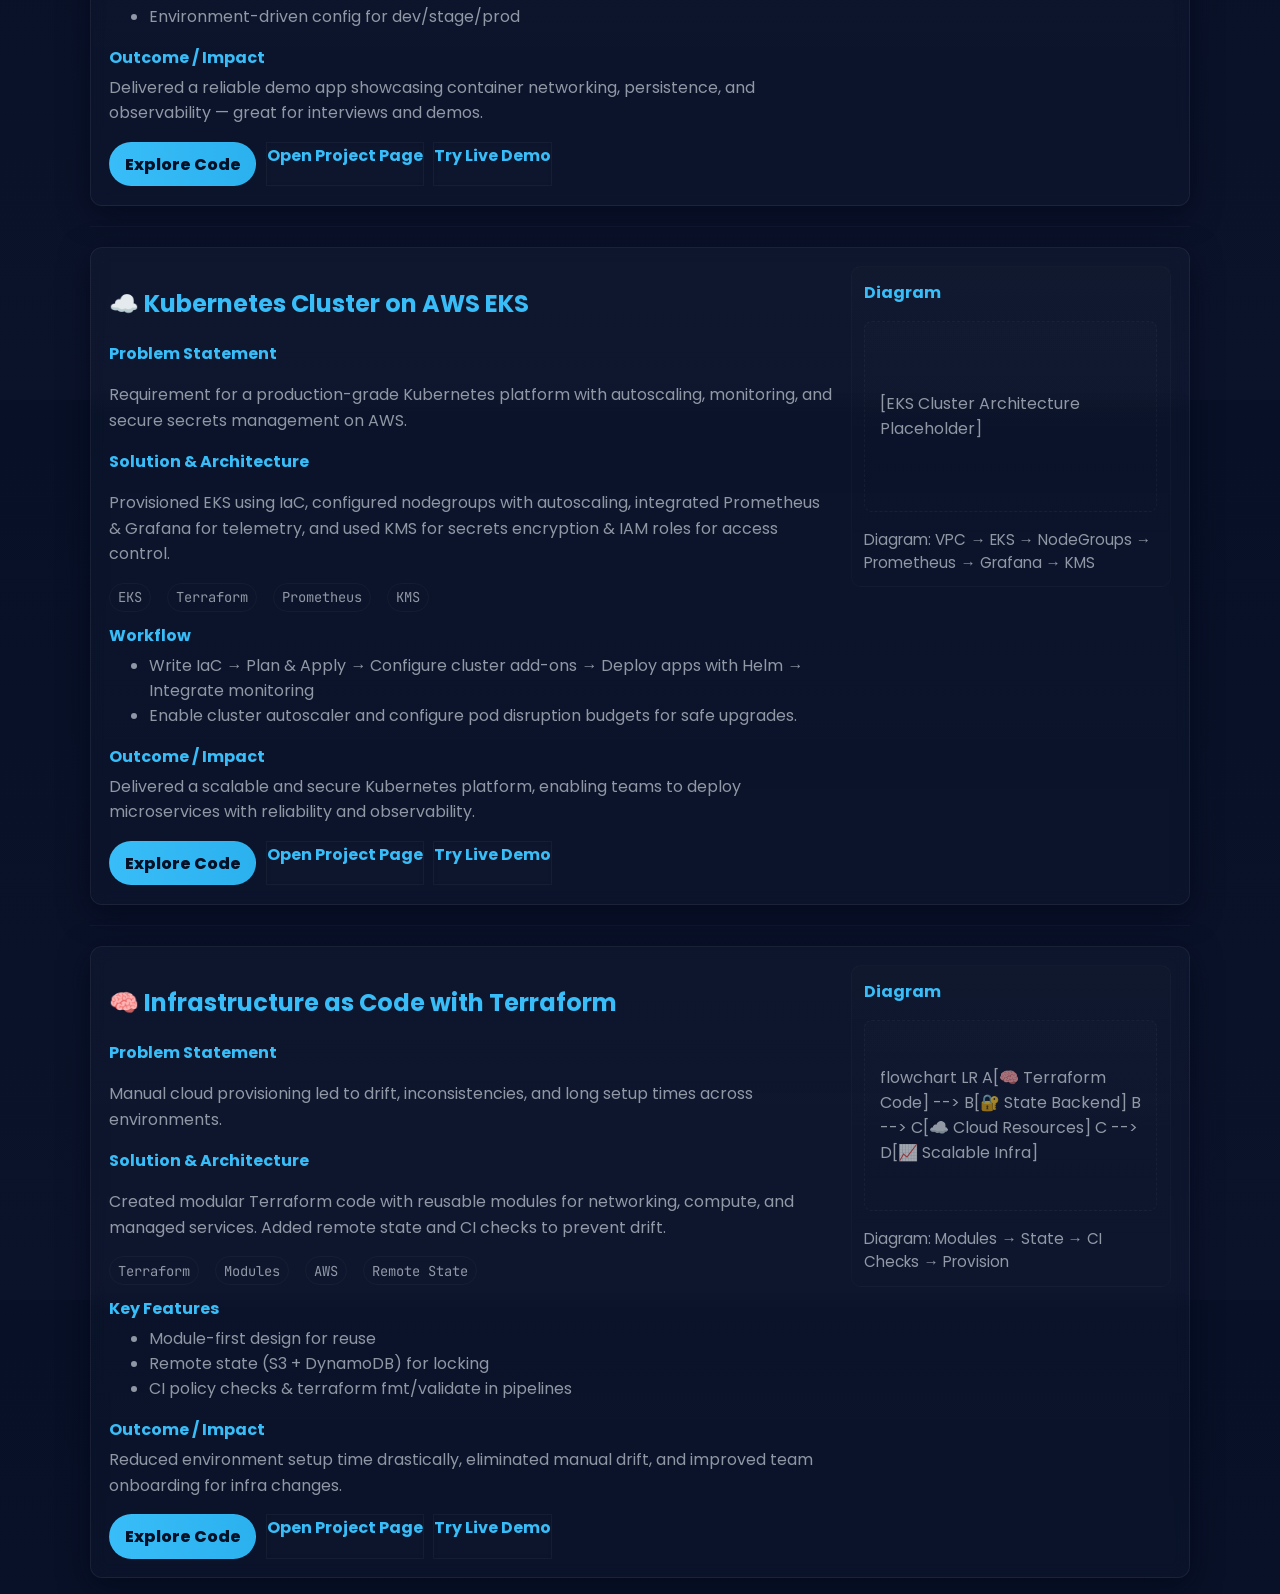
==== commit 316d5753: "Update diagram in case-studies.html Replaced placeholder with actual Terraform module flow diagram." ====
--- a/case-studies.html
+++ b/case-studies.html
@@ -447,7 +447,10 @@
 
           <aside class="quick-card">
             <div style="font-weight:700;color:var(--accent)">Diagram</div>
-            <div class="diagram" aria-hidden="true">[Terraform Module Flow Placeholder]</div>
+            <div class="diagram" aria-hidden="true">flowchart LR
+    A[🧠 Terraform Code] --> B[🔐 State Backend]
+    B --> C[☁️ Cloud Resources]
+    C --> D[📈 Scalable Infra]</div>
             <div style="margin-top:.6rem;color:var(--muted);font-size:.95rem">Diagram: Modules → State → CI Checks → Provision</div>
           </aside>
         </div>
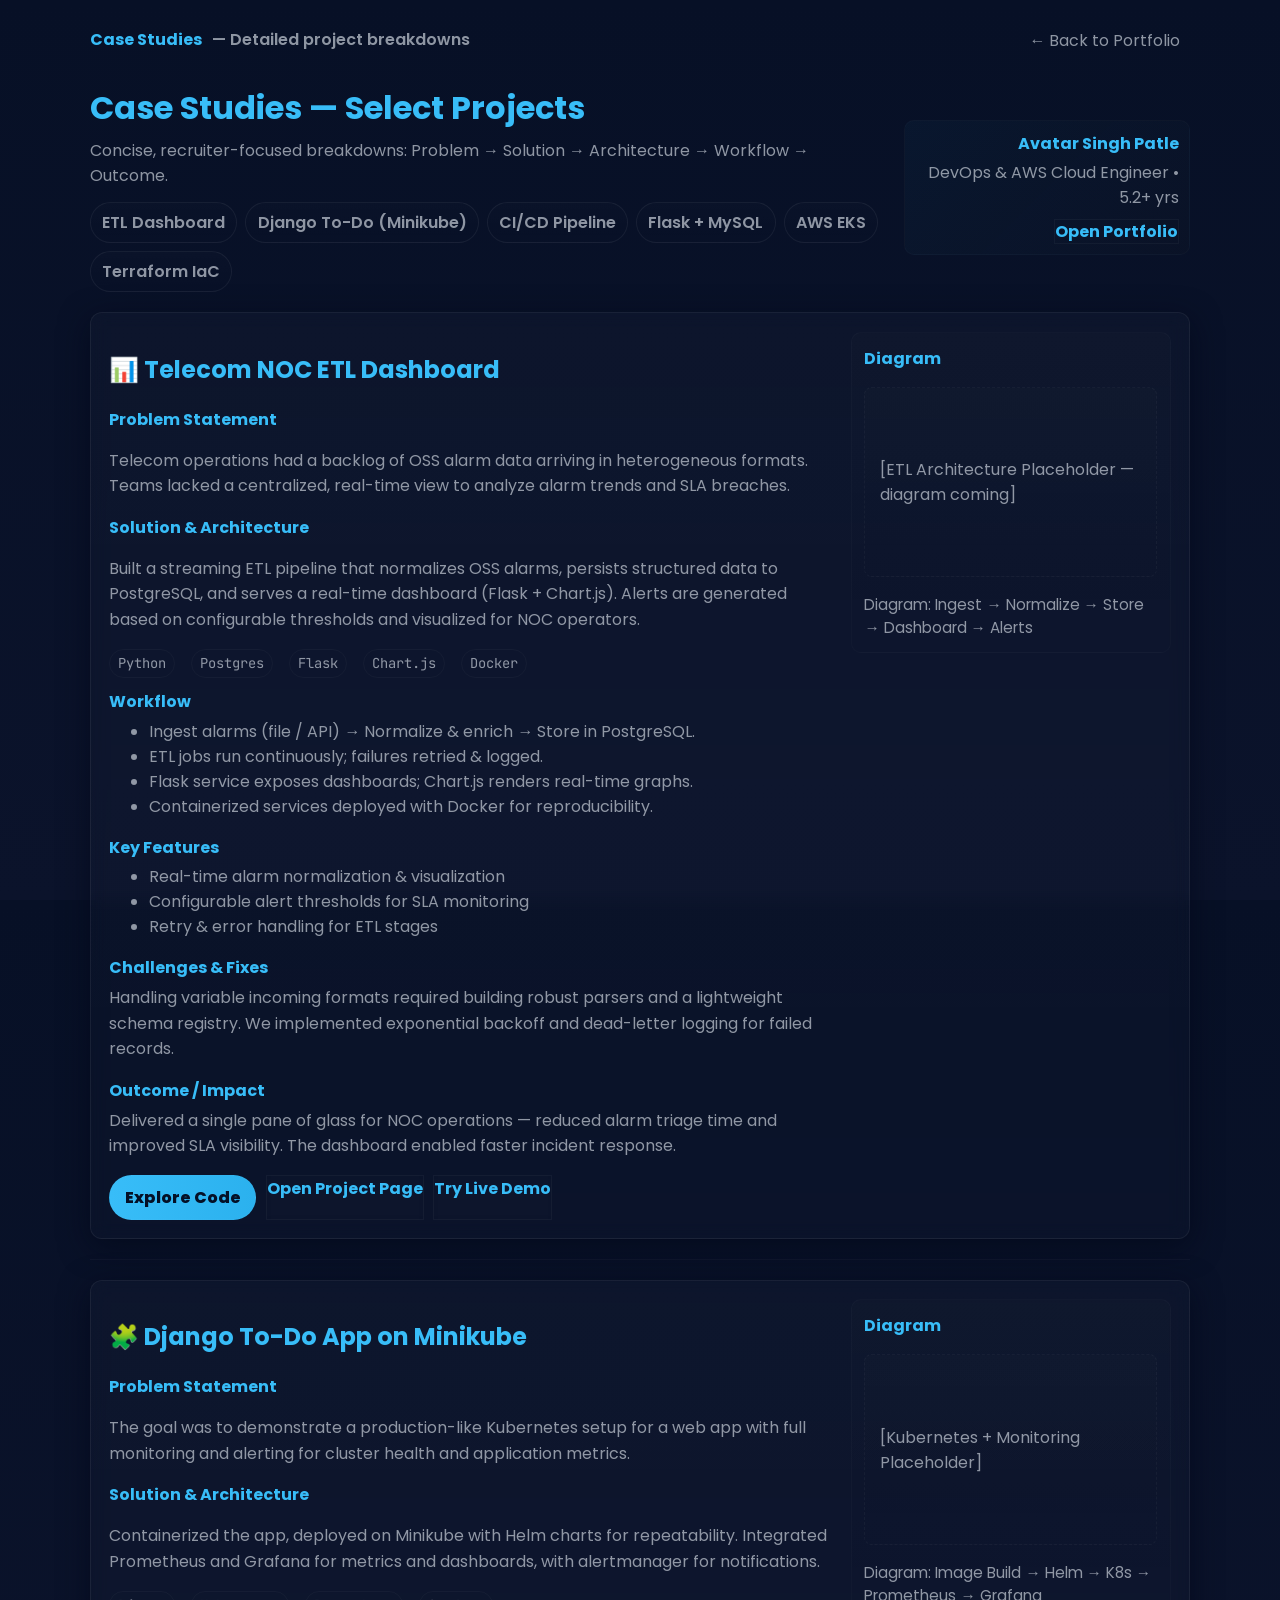
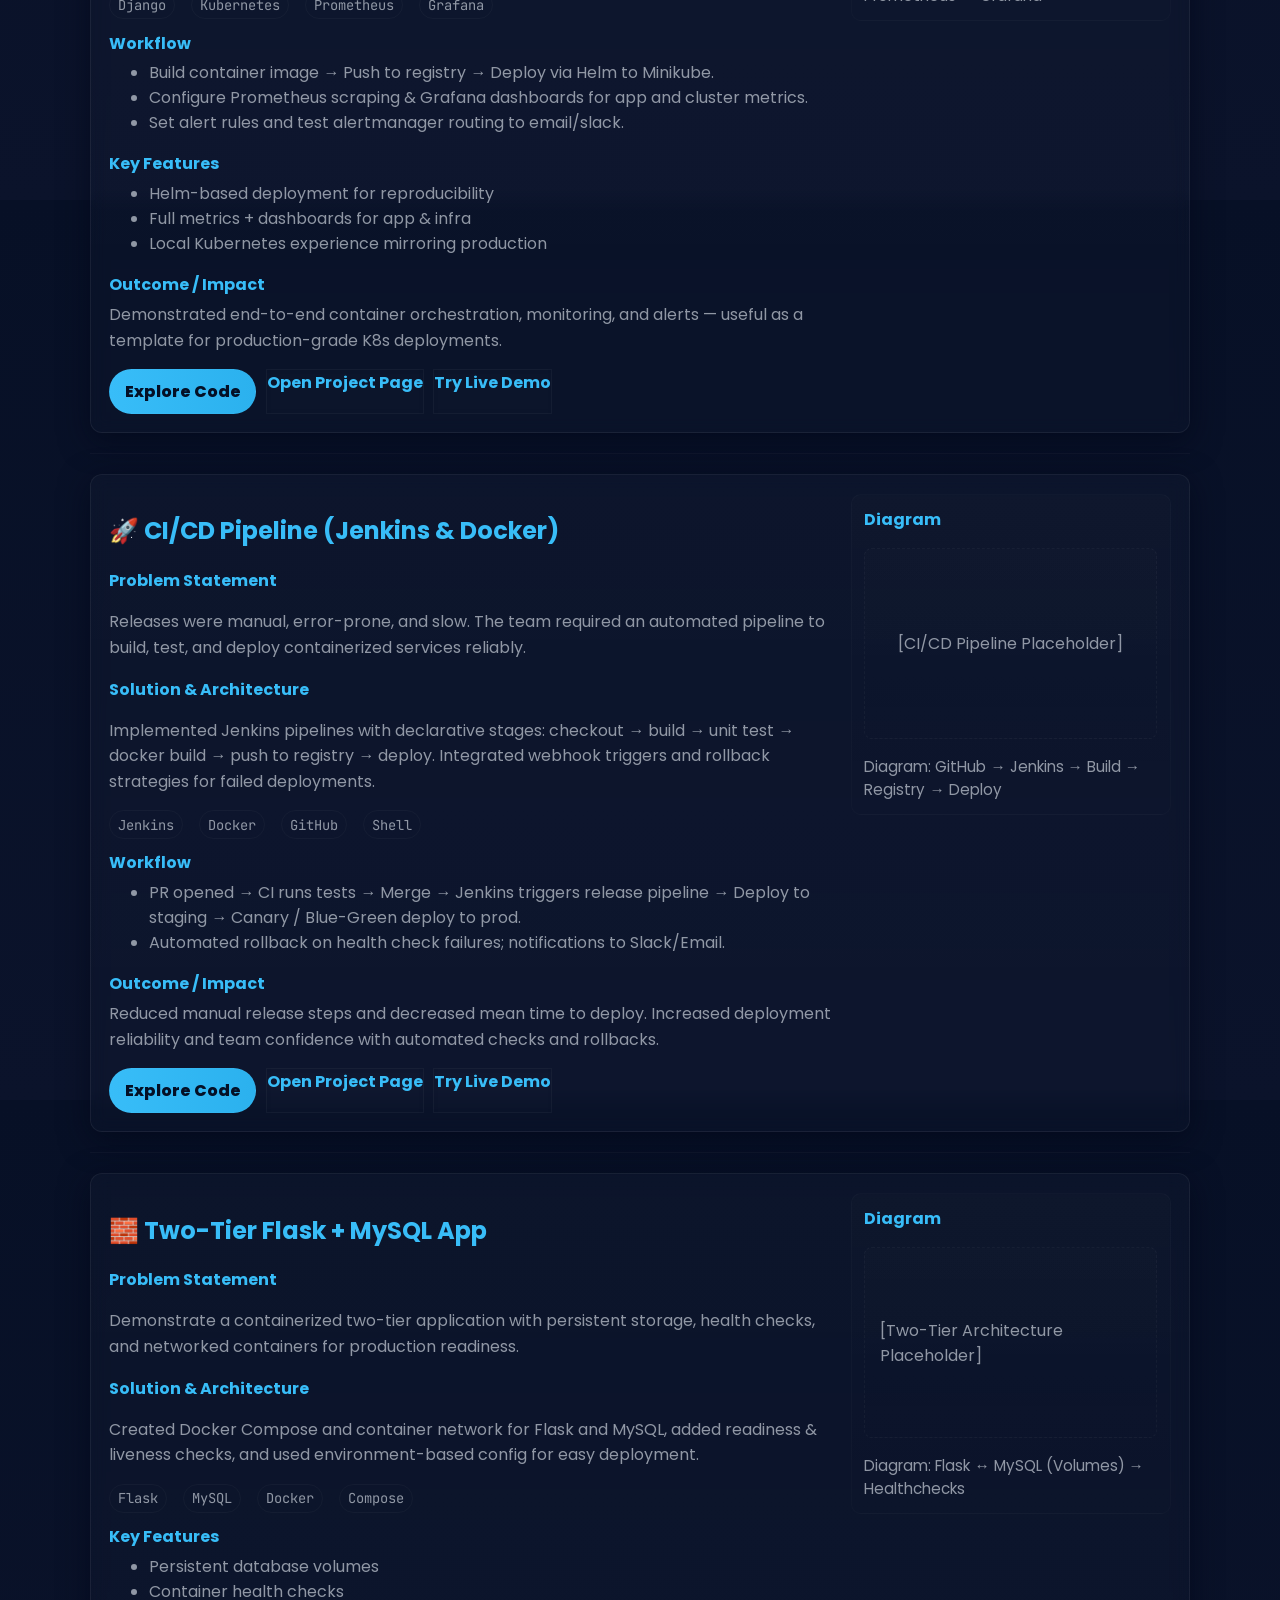
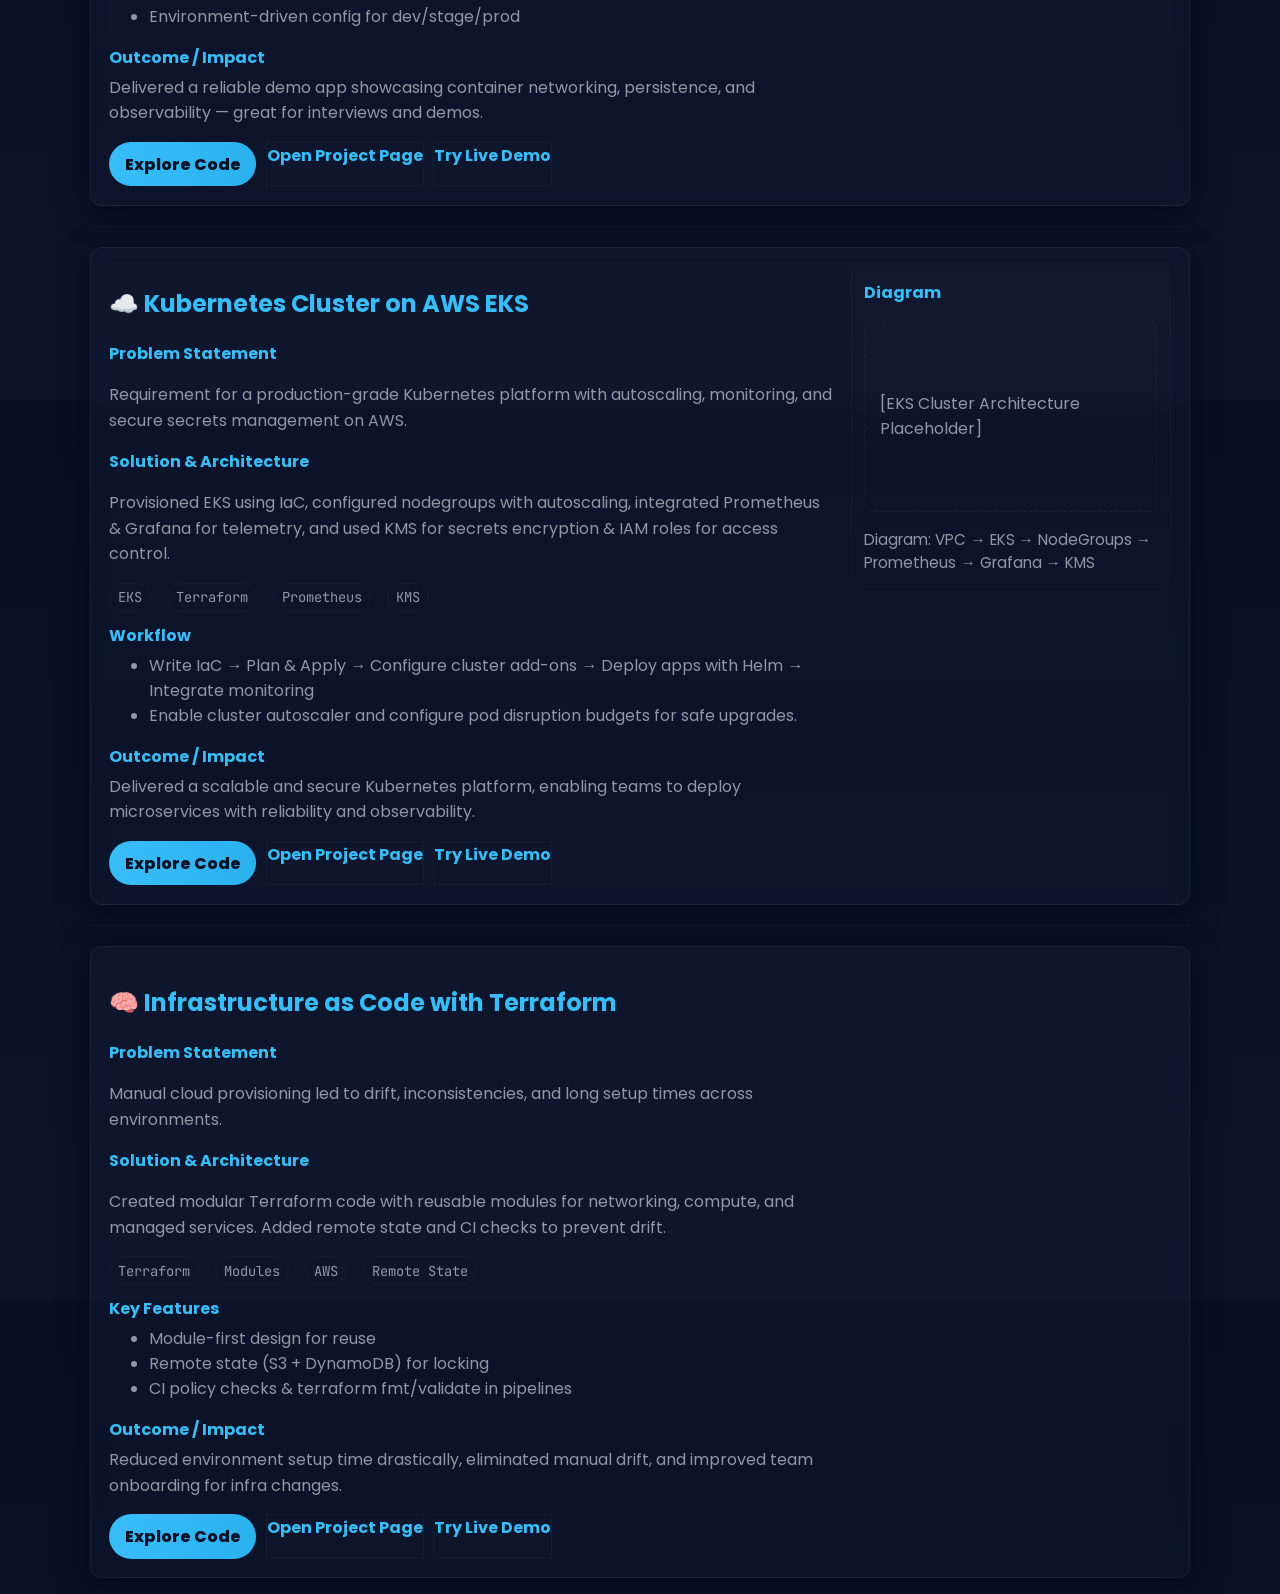
==== commit db87d321: "Remove diagram quick-card from case-studies.html Removed the quick-card aside containing a diagram." ====
--- a/case-studies.html
+++ b/case-studies.html
@@ -444,15 +444,6 @@
               <a class="btn-ghost" href="#" target="_blank" rel="noopener">Try Live Demo</a>
             </div>
           </div>
-
-          <aside class="quick-card">
-            <div style="font-weight:700;color:var(--accent)">Diagram</div>
-            <div class="diagram" aria-hidden="true">flowchart LR
-    A[🧠 Terraform Code] --> B[🔐 State Backend]
-    B --> C[☁️ Cloud Resources]
-    C --> D[📈 Scalable Infra]</div>
-            <div style="margin-top:.6rem;color:var(--muted);font-size:.95rem">Diagram: Modules → State → CI Checks → Provision</div>
-          </aside>
         </div>
       </article>
     </main>
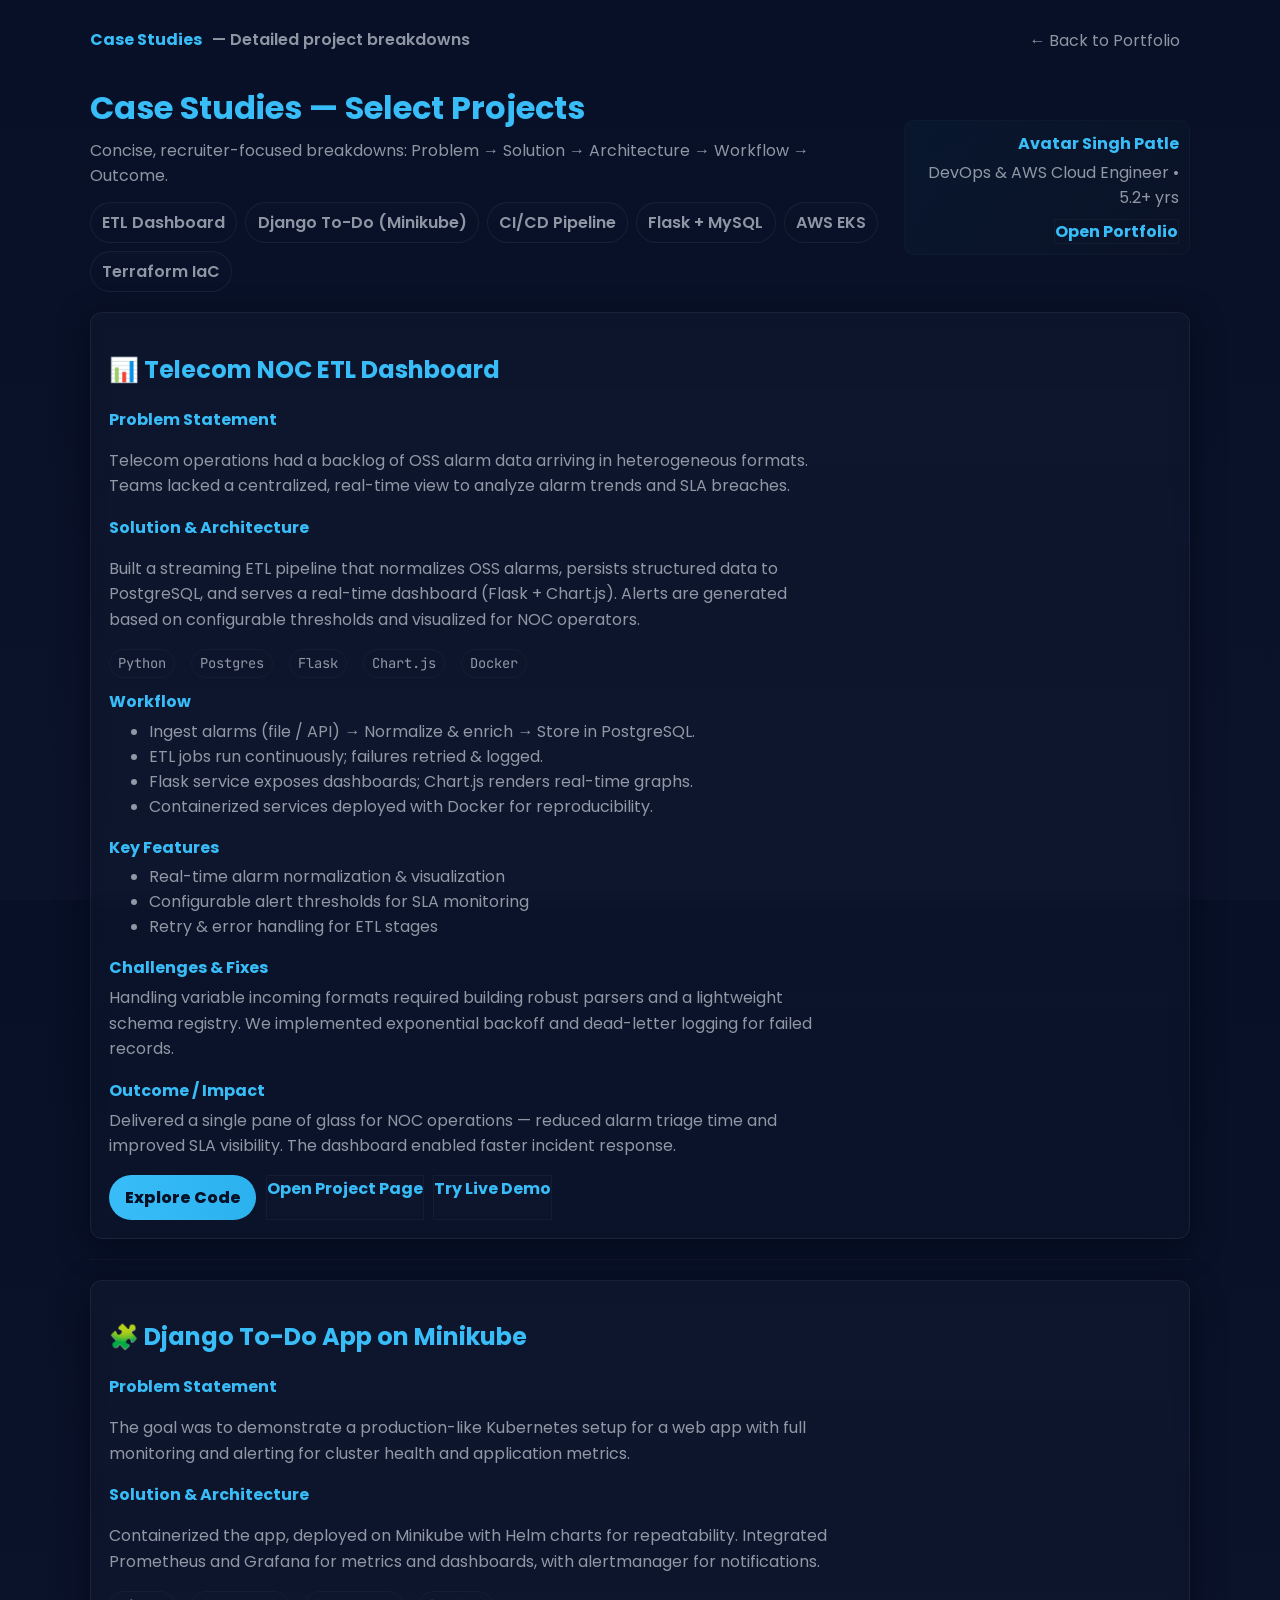
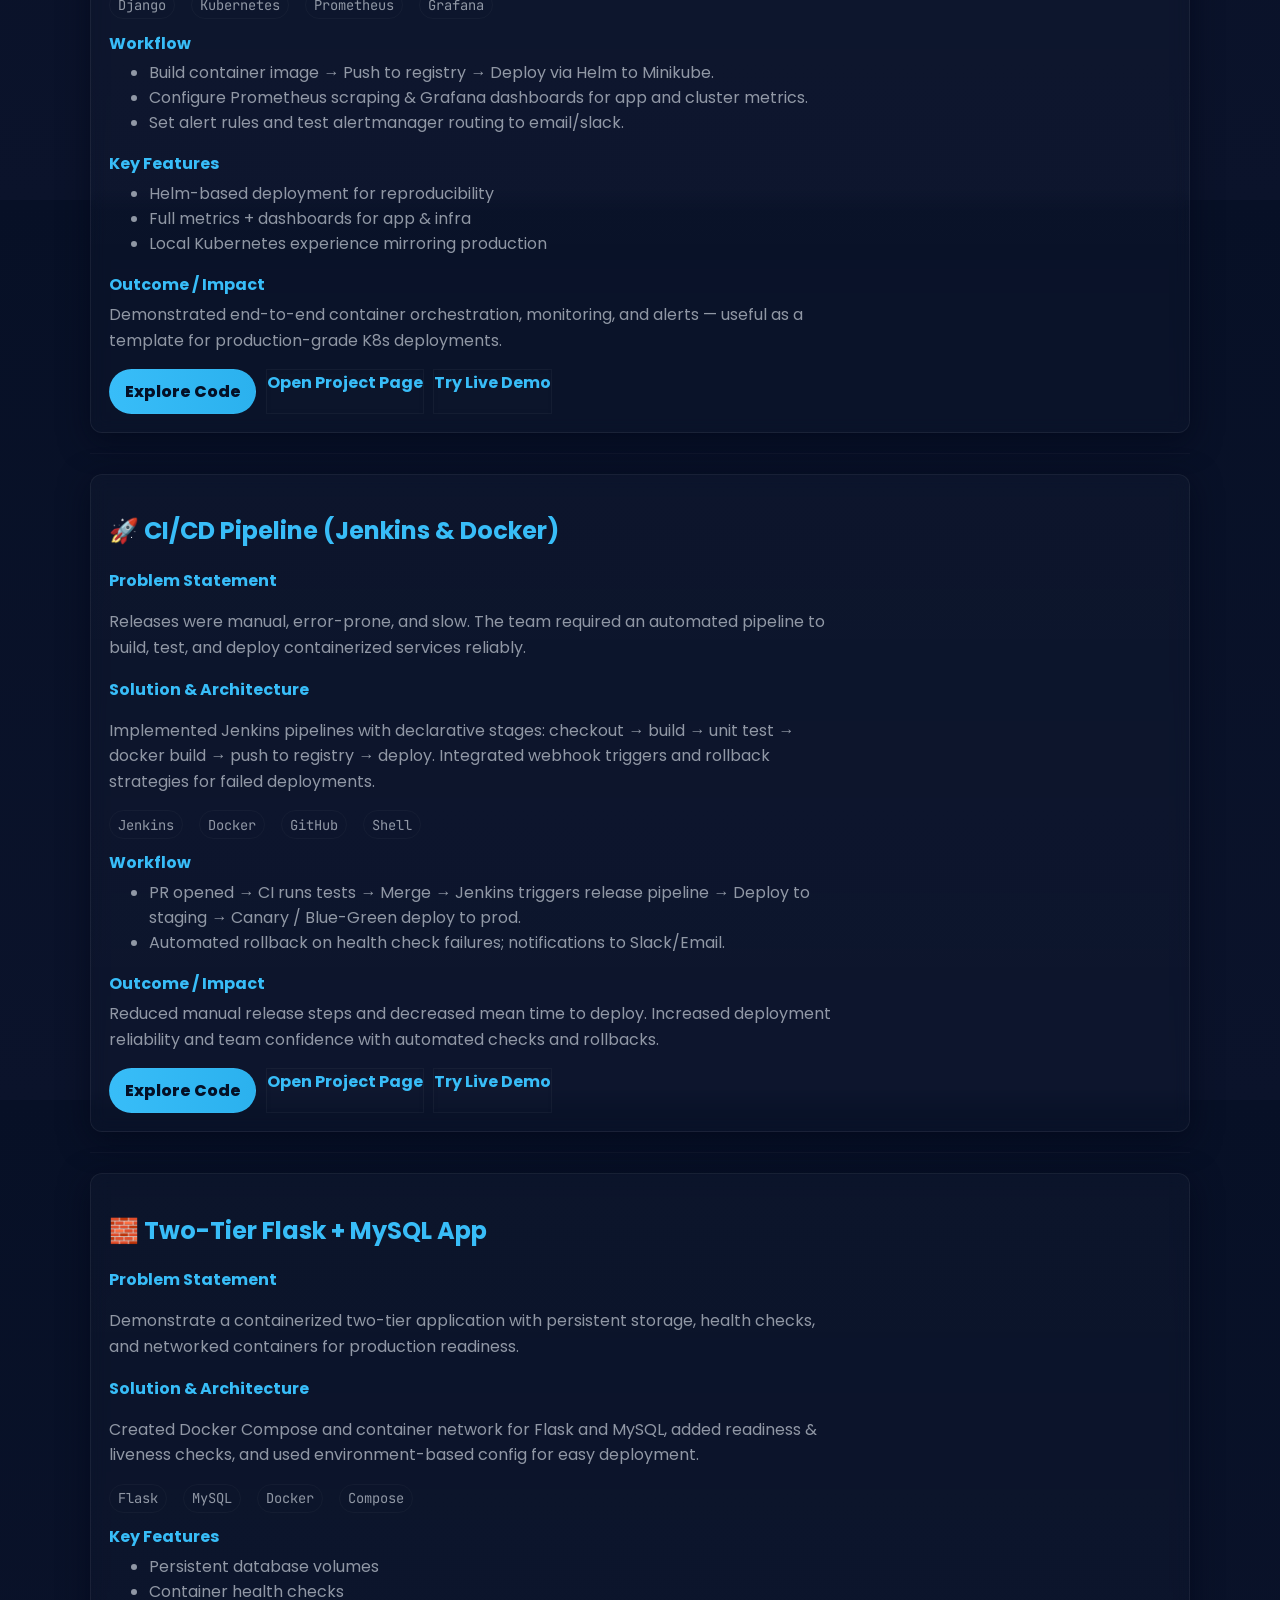
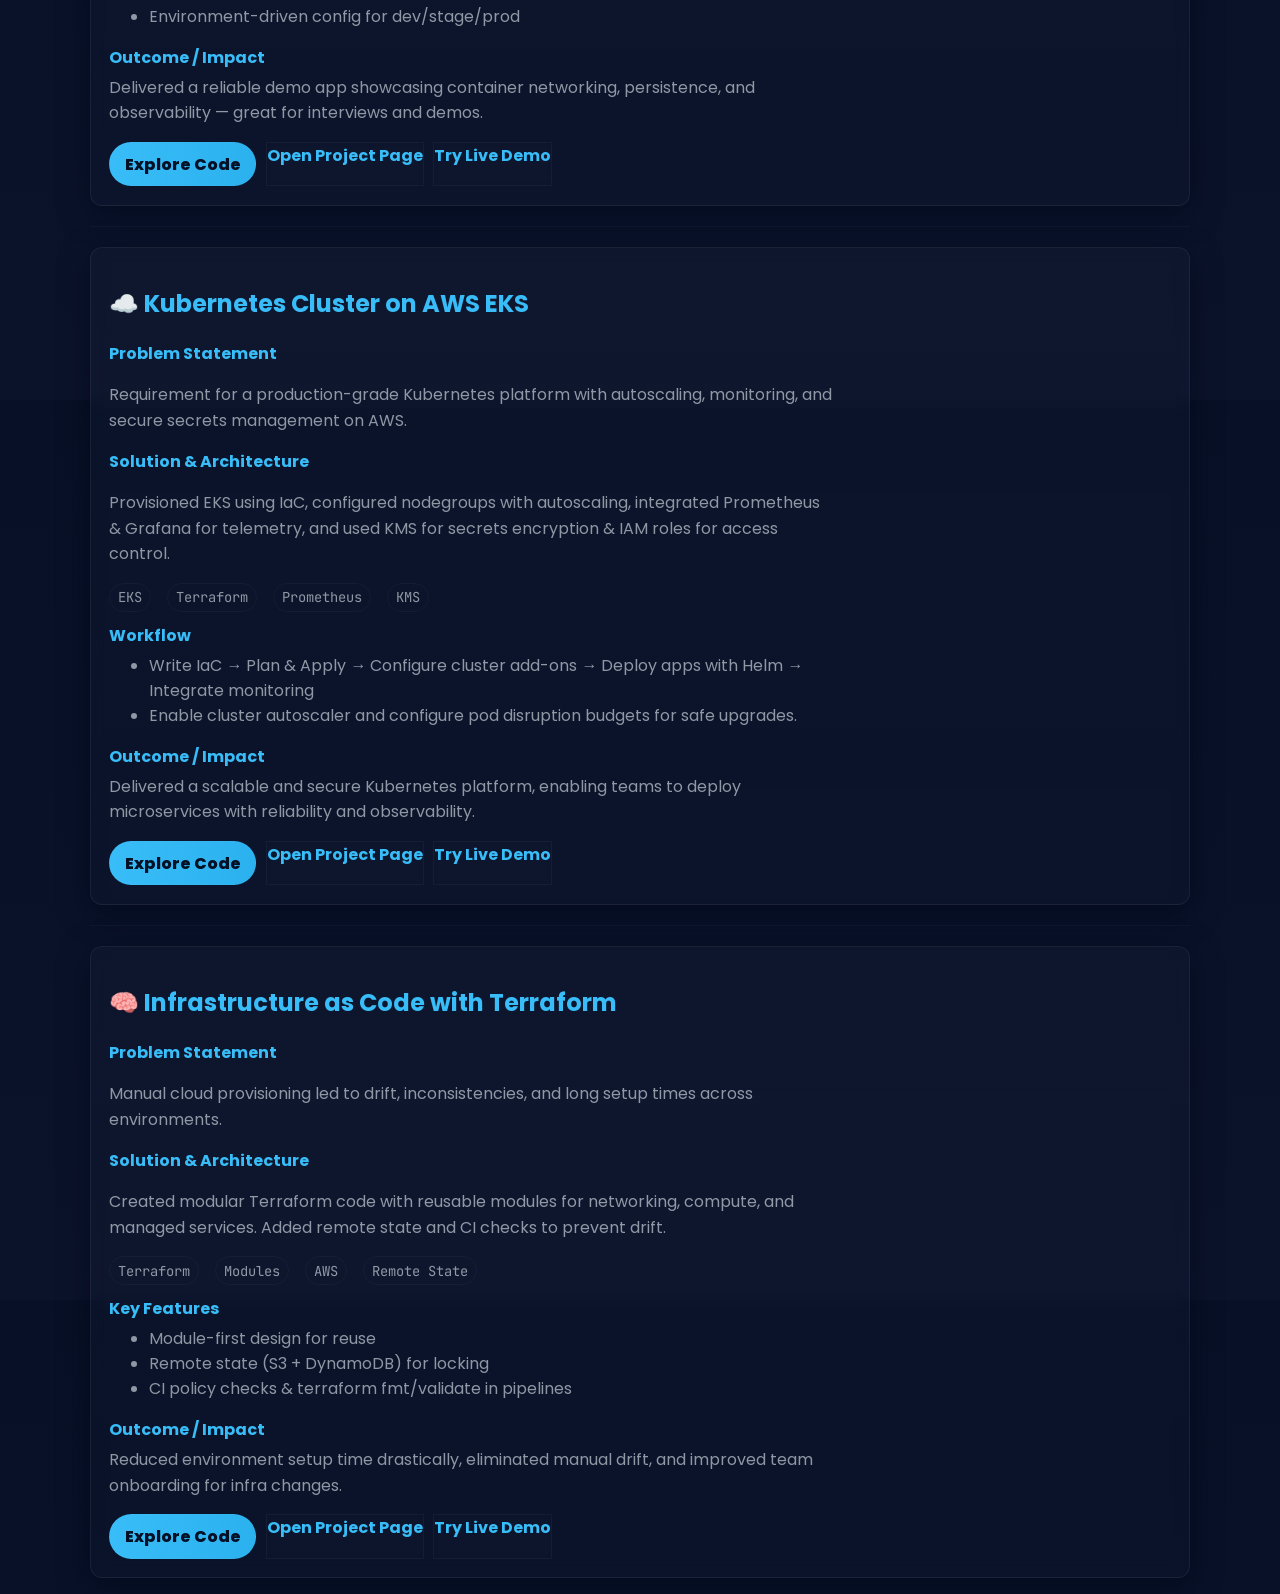
==== commit 9ade016f: "Remove placeholder diagrams from case studies Removed placeholder diagrams and associated text from " ====
--- a/case-studies.html
+++ b/case-studies.html
@@ -171,13 +171,7 @@
             </div>
           </div>
 
-          <aside class="quick-card">
-            <div style="font-weight:700;color:var(--accent)">Diagram</div>
-            <div class="diagram" aria-hidden="true">[ETL Architecture Placeholder — diagram coming]</div>
-            <div style="margin-top:.6rem;color:var(--muted);font-size:.95rem">
-              Diagram: Ingest → Normalize → Store → Dashboard → Alerts
-            </div>
-          </aside>
+         
         </div>
       </article>
 
@@ -235,11 +229,7 @@
             </div>
           </div>
 
-          <aside class="quick-card">
-            <div style="font-weight:700;color:var(--accent)">Diagram</div>
-            <div class="diagram" aria-hidden="true">[Kubernetes + Monitoring Placeholder]</div>
-            <div style="margin-top:.6rem;color:var(--muted);font-size:.95rem">Diagram: Image Build → Helm → K8s → Prometheus → Grafana</div>
-          </aside>
+        
         </div>
       </article>
 
@@ -287,11 +277,7 @@
             </div>
           </div>
 
-          <aside class="quick-card">
-            <div style="font-weight:700;color:var(--accent)">Diagram</div>
-            <div class="diagram" aria-hidden="true">[CI/CD Pipeline Placeholder]</div>
-            <div style="margin-top:.6rem;color:var(--muted);font-size:.95rem">Diagram: GitHub → Jenkins → Build → Registry → Deploy</div>
-          </aside>
+          
         </div>
       </article>
 
@@ -340,11 +326,7 @@
             </div>
           </div>
 
-          <aside class="quick-card">
-            <div style="font-weight:700;color:var(--accent)">Diagram</div>
-            <div class="diagram" aria-hidden="true">[Two-Tier Architecture Placeholder]</div>
-            <div style="margin-top:.6rem;color:var(--muted);font-size:.95rem">Diagram: Flask ↔ MySQL (Volumes) → Healthchecks</div>
-          </aside>
+        
         </div>
       </article>
 
@@ -392,11 +374,7 @@
             </div>
           </div>
 
-          <aside class="quick-card">
-            <div style="font-weight:700;color:var(--accent)">Diagram</div>
-            <div class="diagram" aria-hidden="true">[EKS Cluster Architecture Placeholder]</div>
-            <div style="margin-top:.6rem;color:var(--muted);font-size:.95rem">Diagram: VPC → EKS → NodeGroups → Prometheus → Grafana → KMS</div>
-          </aside>
+         
         </div>
       </article>
 
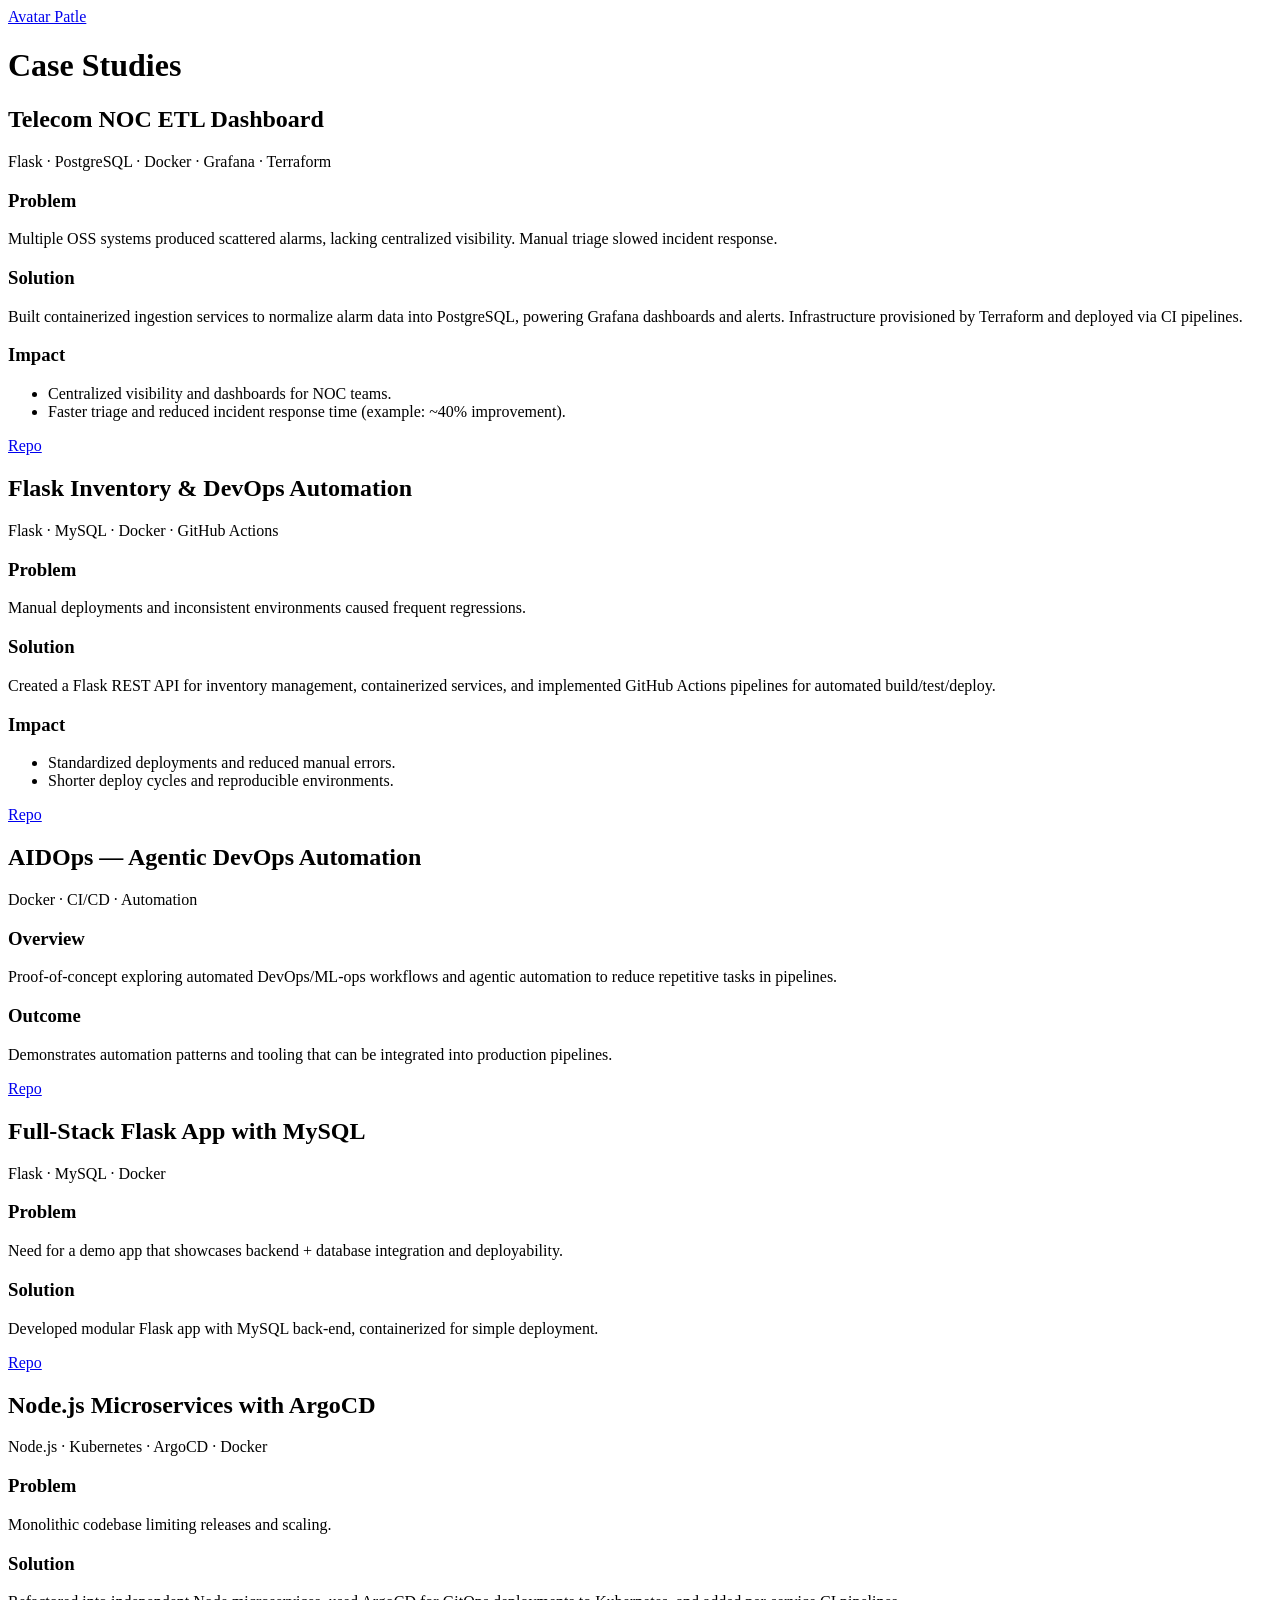
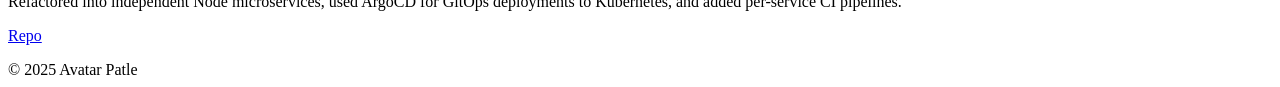
==== commit fb138397: "Revise case studies page layout and content Updated the case studies page with new project sections," ====
--- a/case-studies.html
+++ b/case-studies.html
@@ -1,431 +1,79 @@
-<!DOCTYPE html>
+<!doctype html>
 <html lang="en">
 <head>
-  <meta charset="utf-8" />
-  <meta name="viewport" content="width=device-width,initial-scale=1" />
-  <title>Case Studies — Avatar Singh Patle</title>
-
-  <!-- Fonts (same as portfolio) -->
-  <link href="https://fonts.googleapis.com/css2?family=Poppins:wght@400;600&family=JetBrains+Mono&display=swap" rel="stylesheet">
-
-  <style>
-    :root{
-      --bg-1:#071026; --bg-2:#0b132b;
-      --panel: rgba(255,255,255,0.03);
-      --glass-border: rgba(255,255,255,0.06);
-      --accent:#38bdf8; --accent-2:#facc15;
-      --muted: rgba(226,232,240,0.62);
-    }
-    html,body{height:100%;margin:0;font-family:'Poppins',sans-serif;background:linear-gradient(180deg,var(--bg-1),var(--bg-2));color:#e6eef8;}
-    .container{max-width:1100px;margin:0 auto;padding:1rem;}
-    a{color:var(--accent);text-decoration:none;}
-    h1,h2,h3{color:var(--accent);}
-    p{color:var(--muted);line-height:1.6;}
-
-    /* Top nav */
-    nav{display:flex;justify-content:space-between;align-items:center;padding:.7rem 0;}
-    nav a.nav-link{color:var(--muted);padding:.35rem .6rem;border-radius:999px;}
-    nav a.nav-link:hover{background:rgba(255,255,255,0.02);color:var(--accent-2);}
-
-    /* Hero */
-    .hero{display:flex;gap:1rem;align-items:center;justify-content:space-between;margin:1.2rem 0 0.8rem 0;}
-    .hero-left h1{margin:.1rem 0 0.3rem 0;}
-    .hero-sub{color:var(--muted);margin:0.35rem 0 0.8rem 0}
-
-    /* TOC */
-    .toc{display:flex;flex-wrap:wrap;gap:.5rem;margin-top:.8rem}
-    .toc a{background:linear-gradient(180deg, rgba(255,255,255,0.01), rgba(255,255,255,0.00));padding:.45rem .7rem;border-radius:999px;border:1px solid var(--glass-border);color:var(--muted);font-weight:600;}
-
-    /* Case study card */
-    .case-card{
-      margin-top:1.25rem;padding:1.15rem;border-radius:12px;background:linear-gradient(180deg, rgba(255,255,255,0.02), rgba(255,255,255,0.01));
-      border:1px solid var(--glass-border);backdrop-filter:blur(8px);box-shadow:0 8px 30px rgba(2,6,23,0.6);
-    }
-    .cs-meta{display:flex;gap:1rem;flex-wrap:wrap;margin-top:.6rem;}
-    .pill{background:transparent;border:1px solid rgba(255,255,255,0.03);padding:.28rem .5rem;border-radius:999px;color:var(--muted);font-family:'JetBrains Mono',monospace;font-size:.86rem;}
-
-    .diagram{
-      margin:1rem 0;padding:0.9rem;border-radius:8px;background:linear-gradient(180deg, rgba(255,255,255,0.01), rgba(255,255,255,0.00));border:1px dashed rgba(255,255,255,0.04);color:var(--muted);
-      display:flex;align-items:center;justify-content:center;
-      min-height:160px;
-    }
-
-    .cs-ctas{display:flex;gap:.6rem;flex-wrap:wrap;margin-top:1rem;}
-    .btn{
-      display:inline-flex;align-items:center;gap:.5rem;padding:.55rem .9rem;border-radius:999px;font-weight:800;text-decoration:none;
-      background:linear-gradient(90deg,var(--accent),#2bb1ee);color:#041026;border:1px solid rgba(255,255,255,0.02);
-    }
-    .btn-ghost{background:transparent;color:var(--accent);border:1px solid rgba(255,255,255,0.04);backdrop-filter:blur(6px);font-weight:700;}
-    .btn-ghost:hover{background:rgba(255,255,255,0.02);color:var(--accent-2);}
-
-    hr{border:none;border-top:1px solid rgba(255,255,255,0.03);margin:1.25rem 0;}
-
-    /* Layout helpers */
-    .two-col{display:grid;grid-template-columns:1fr 320px;gap:1rem;align-items:start;}
-    .quick-card{padding:.8rem;border-radius:10px;background:linear-gradient(180deg, rgba(255,255,255,0.01), rgba(255,255,255,0.00));border:1px solid rgba(255,255,255,0.02);}
-
-    /* Responsive */
-    @media (max-width:920px){
-      .two-col{grid-template-columns:1fr;}
-      .hero{flex-direction:column;align-items:flex-start;}
-      .diagram{min-height:140px}
-    }
-  </style>
+<meta charset="utf-8">
+<meta name="viewport" content="width=device-width,initial-scale=1">
+<title>Case Studies — Avatar Patle</title>
+<link rel="stylesheet" href="assets/style.css">
 </head>
 <body>
-  <div class="container">
-    <!-- NAV -->
-    <nav aria-label="Case studies navigation">
-      <div style="display:flex;align-items:center;gap:.6rem;">
-        <strong style="color:var(--accent);">Case Studies</strong>
-        <span style="color:var(--muted);font-weight:600">— Detailed project breakdowns</span>
-      </div>
-      <div>
-        <a class="nav-link" href="index.html">← Back to Portfolio</a>
-      </div>
-    </nav>
+<header>
+  <div class="logo container"><a href="index.html">Avatar Patle</a></div>
+</header>
+<main class="container">
+  <h1>Case Studies</h1>
 
-    <!-- HERO -->
-    <header class="hero" role="banner">
-      <div class="hero-left">
-        <h1>Case Studies — Select Projects</h1>
-        <p class="hero-sub">Concise, recruiter-focused breakdowns: Problem → Solution → Architecture → Workflow → Outcome.</p>
+  <section id="telecom" class="card section">
+    <h2>Telecom NOC ETL Dashboard</h2>
+    <p class="muted">Flask · PostgreSQL · Docker · Grafana · Terraform</p>
+    <h3>Problem</h3>
+    <p>Multiple OSS systems produced scattered alarms, lacking centralized visibility. Manual triage slowed incident response.</p>
+    <h3>Solution</h3>
+    <p>Built containerized ingestion services to normalize alarm data into PostgreSQL, powering Grafana dashboards and alerts. Infrastructure provisioned by Terraform and deployed via CI pipelines.</p>
+    <h3>Impact</h3>
+    <ul>
+      <li>Centralized visibility and dashboards for NOC teams.</li>
+      <li>Faster triage and reduced incident response time (example: ~40% improvement).</li>
+    </ul>
+    <p class="links"><a href="https://github.com/Avatar1992/telecom-noc-app" target="_blank">Repo</a></p>
+  </section>
 
-        <div class="toc" aria-label="Case study quick links">
-          <a href="#etl">ETL Dashboard</a>
-          <a href="#todo">Django To-Do (Minikube)</a>
-          <a href="#cicd">CI/CD Pipeline</a>
-          <a href="#flask">Flask + MySQL</a>
-          <a href="#eks">AWS EKS</a>
-          <a href="#terraform">Terraform IaC</a>
-        </div>
-      </div>
+  <section id="cicd" class="card section">
+    <h2>Flask Inventory & DevOps Automation</h2>
+    <p class="muted">Flask · MySQL · Docker · GitHub Actions</p>
+    <h3>Problem</h3>
+    <p>Manual deployments and inconsistent environments caused frequent regressions.</p>
+    <h3>Solution</h3>
+    <p>Created a Flask REST API for inventory management, containerized services, and implemented GitHub Actions pipelines for automated build/test/deploy.</p>
+    <h3>Impact</h3>
+    <ul>
+      <li>Standardized deployments and reduced manual errors.</li>
+      <li>Shorter deploy cycles and reproducible environments.</li>
+    </ul>
+    <p class="links"><a href="https://github.com/Avatar1992/flask-inventory-devops" target="_blank">Repo</a></p>
+  </section>
 
-      <div class="hero-right" style="text-align:right;">
-        <div style="background:linear-gradient(135deg, rgba(56,189,248,0.04), rgba(250,204,21,0.01));padding:.6rem;border-radius:10px;border:1px solid rgba(255,255,255,0.02);">
-          <div style="font-weight:700;color:var(--accent);">Avatar Singh Patle</div>
-          <div style="color:var(--muted);margin-top:.25rem">DevOps & AWS Cloud Engineer • 5.2+ yrs</div>
-          <div style="margin-top:.6rem;"><a class="btn-ghost" href="https://avatar1992.github.io/">Open Portfolio</a></div>
-        </div>
-      </div>
-    </header>
+  <section id="aidops" class="card section">
+    <h2>AIDOps — Agentic DevOps Automation</h2>
+    <p class="muted">Docker · CI/CD · Automation</p>
+    <h3>Overview</h3>
+    <p>Proof-of-concept exploring automated DevOps/ML-ops workflows and agentic automation to reduce repetitive tasks in pipelines.</p>
+    <h3>Outcome</h3>
+    <p>Demonstrates automation patterns and tooling that can be integrated into production pipelines.</p>
+    <p class="links"><a href="https://github.com/Avatar1992/aidops-agentic-devops" target="_blank">Repo</a></p>
+  </section>
 
-    <main>
-      <!-- ETL -->
-      <article id="etl" class="case-card" aria-labelledby="etl-heading">
-        <div class="two-col">
-          <div>
-            <h2 id="etl-heading">📊 Telecom NOC ETL Dashboard</h2>
+  <section id="multifunc" class="card section">
+    <h2>Full-Stack Flask App with MySQL</h2>
+    <p class="muted">Flask · MySQL · Docker</p>
+    <h3>Problem</h3>
+    <p>Need for a demo app that showcases backend + database integration and deployability.</p>
+    <h3>Solution</h3>
+    <p>Developed modular Flask app with MySQL back-end, containerized for simple deployment.</p>
+    <p class="links"><a href="https://github.com/Avatar1992/multifunction-flask-app-with-mysql" target="_blank">Repo</a></p>
+  </section>
 
-            <section>
-              <h4 style="color:var(--accent);margin:0">Problem Statement</h4>
-              <p>Telecom operations had a backlog of OSS alarm data arriving in heterogeneous formats. Teams lacked a centralized, real-time view to analyze alarm trends and SLA breaches.</p>
-            </section>
+  <section id="argocd" class="card section">
+    <h2>Node.js Microservices with ArgoCD</h2>
+    <p class="muted">Node.js · Kubernetes · ArgoCD · Docker</p>
+    <h3>Problem</h3>
+    <p>Monolithic codebase limiting releases and scaling.</p>
+    <h3>Solution</h3>
+    <p>Refactored into independent Node microservices, used ArgoCD for GitOps deployments to Kubernetes, and added per-service CI pipelines.</p>
+    <p class="links"><a href="https://github.com/Avatar1992/node-microservices-argocd" target="_blank">Repo</a></p>
+  </section>
 
-            <section style="margin-top:.7rem">
-              <h4 style="color:var(--accent);margin:0">Solution & Architecture</h4>
-              <p>Built a streaming ETL pipeline that normalizes OSS alarms, persists structured data to PostgreSQL, and serves a real-time dashboard (Flask + Chart.js). Alerts are generated based on configurable thresholds and visualized for NOC operators.</p>
-            </section>
-
-            <div class="cs-meta" role="note" aria-label="Tech stack">
-              <span class="pill">Python</span><span class="pill">Postgres</span><span class="pill">Flask</span><span class="pill">Chart.js</span><span class="pill">Docker</span>
-            </div>
-
-            <section style="margin-top:.7rem">
-              <h4 style="color:var(--accent);margin:0">Workflow</h4>
-              <ul style="color:var(--muted);margin-top:.3rem">
-                <li>Ingest alarms (file / API) → Normalize & enrich → Store in PostgreSQL.</li>
-                <li>ETL jobs run continuously; failures retried & logged.</li>
-                <li>Flask service exposes dashboards; Chart.js renders real-time graphs.</li>
-                <li>Containerized services deployed with Docker for reproducibility.</li>
-              </ul>
-            </section>
-
-            <section style="margin-top:.7rem">
-              <h4 style="color:var(--accent);margin:0">Key Features</h4>
-              <ul style="color:var(--muted);margin-top:.3rem">
-                <li>Real-time alarm normalization & visualization</li>
-                <li>Configurable alert thresholds for SLA monitoring</li>
-                <li>Retry & error handling for ETL stages</li>
-              </ul>
-            </section>
-
-            <section style="margin-top:.7rem">
-              <h4 style="color:var(--accent);margin:0">Challenges & Fixes</h4>
-              <p style="color:var(--muted);margin-top:.3rem">
-                Handling variable incoming formats required building robust parsers and a lightweight schema registry. We implemented exponential backoff and dead-letter logging for failed records.
-              </p>
-            </section>
-
-            <section style="margin-top:.7rem">
-              <h4 style="color:var(--accent);margin:0">Outcome / Impact</h4>
-              <p style="color:var(--muted);margin-top:.3rem">
-                Delivered a single pane of glass for NOC operations — reduced alarm triage time and improved SLA visibility. The dashboard enabled faster incident response.
-              </p>
-            </section>
-
-            <div class="cs-ctas">
-              <a class="btn" href="https://github.com/Avatar1992/telecom-noc-app" target="_blank" rel="noopener">Explore Code</a>
-              <a class="btn-ghost" href="https://avatar1992.github.io/#projects" target="_blank" rel="noopener">Open Project Page</a>
-              <a class="btn-ghost" href="#" target="_blank" rel="noopener">Try Live Demo</a>
-            </div>
-          </div>
-
-         
-        </div>
-      </article>
-
-      <hr>
-
-      <!-- TODO -->
-      <article id="todo" class="case-card" aria-labelledby="todo-heading">
-        <div class="two-col">
-          <div>
-            <h2 id="todo-heading">🧩 Django To-Do App on Minikube</h2>
-
-            <section>
-              <h4 style="color:var(--accent);margin:0">Problem Statement</h4>
-              <p>The goal was to demonstrate a production-like Kubernetes setup for a web app with full monitoring and alerting for cluster health and application metrics.</p>
-            </section>
-
-            <section style="margin-top:.7rem">
-              <h4 style="color:var(--accent);margin:0">Solution & Architecture</h4>
-              <p>Containerized the app, deployed on Minikube with Helm charts for repeatability. Integrated Prometheus and Grafana for metrics and dashboards, with alertmanager for notifications.</p>
-            </section>
-
-            <div class="cs-meta">
-              <span class="pill">Django</span><span class="pill">Kubernetes</span><span class="pill">Prometheus</span><span class="pill">Grafana</span>
-            </div>
-
-            <section style="margin-top:.7rem">
-              <h4 style="color:var(--accent);margin:0">Workflow</h4>
-              <ul style="color:var(--muted);margin-top:.3rem">
-                <li>Build container image → Push to registry → Deploy via Helm to Minikube.</li>
-                <li>Configure Prometheus scraping & Grafana dashboards for app and cluster metrics.</li>
-                <li>Set alert rules and test alertmanager routing to email/slack.</li>
-              </ul>
-            </section>
-
-            <section style="margin-top:.7rem">
-              <h4 style="color:var(--accent);margin:0">Key Features</h4>
-              <ul style="color:var(--muted);margin-top:.3rem">
-                <li>Helm-based deployment for reproducibility</li>
-                <li>Full metrics + dashboards for app & infra</li>
-                <li>Local Kubernetes experience mirroring production</li>
-              </ul>
-            </section>
-
-            <section style="margin-top:.7rem">
-              <h4 style="color:var(--accent);margin:0">Outcome / Impact</h4>
-              <p style="color:var(--muted);margin-top:.3rem">
-                Demonstrated end-to-end container orchestration, monitoring, and alerts — useful as a template for production-grade K8s deployments.
-              </p>
-            </section>
-
-            <div class="cs-ctas">
-              <a class="btn" href="https://github.com/Avatar1992/Django_To-Do_App_on_Minikube" target="_blank" rel="noopener">Explore Code</a>
-              <a class="btn-ghost" href="https://avatar1992.github.io/#projects" target="_blank" rel="noopener">Open Project Page</a>
-              <a class="btn-ghost" href="#" target="_blank" rel="noopener">Try Live Demo</a>
-            </div>
-          </div>
-
-        
-        </div>
-      </article>
-
-      <hr>
-
-      <!-- CICD -->
-      <article id="cicd" class="case-card" aria-labelledby="cicd-heading">
-        <div class="two-col">
-          <div>
-            <h2 id="cicd-heading">🚀 CI/CD Pipeline (Jenkins & Docker)</h2>
-
-            <section>
-              <h4 style="color:var(--accent);margin:0">Problem Statement</h4>
-              <p>Releases were manual, error-prone, and slow. The team required an automated pipeline to build, test, and deploy containerized services reliably.</p>
-            </section>
-
-            <section style="margin-top:.7rem">
-              <h4 style="color:var(--accent);margin:0">Solution & Architecture</h4>
-              <p>Implemented Jenkins pipelines with declarative stages: checkout → build → unit test → docker build → push to registry → deploy. Integrated webhook triggers and rollback strategies for failed deployments.</p>
-            </section>
-
-            <div class="cs-meta">
-              <span class="pill">Jenkins</span><span class="pill">Docker</span><span class="pill">GitHub</span><span class="pill">Shell</span>
-            </div>
-
-            <section style="margin-top:.7rem">
-              <h4 style="color:var(--accent);margin:0">Workflow</h4>
-              <ul style="color:var(--muted);margin-top:.3rem">
-                <li>PR opened → CI runs tests → Merge → Jenkins triggers release pipeline → Deploy to staging → Canary / Blue-Green deploy to prod.</li>
-                <li>Automated rollback on health check failures; notifications to Slack/Email.</li>
-              </ul>
-            </section>
-
-            <section style="margin-top:.7rem">
-              <h4 style="color:var(--accent);margin:0">Outcome / Impact</h4>
-              <p style="color:var(--muted);margin-top:.3rem">
-                Reduced manual release steps and decreased mean time to deploy. Increased deployment reliability and team confidence with automated checks and rollbacks.
-              </p>
-            </section>
-
-            <div class="cs-ctas">
-              <a class="btn" href="https://github.com/Avatar1992/Django_To-Do_App_CI_CD" target="_blank" rel="noopener">Explore Code</a>
-              <a class="btn-ghost" href="https://avatar1992.github.io/#projects" target="_blank" rel="noopener">Open Project Page</a>
-              <a class="btn-ghost" href="#" target="_blank" rel="noopener">Try Live Demo</a>
-            </div>
-          </div>
-
-          
-        </div>
-      </article>
-
-      <hr>
-
-      <!-- FLASK -->
-      <article id="flask" class="case-card" aria-labelledby="flask-heading">
-        <div class="two-col">
-          <div>
-            <h2 id="flask-heading">🧱 Two-Tier Flask + MySQL App</h2>
-
-            <section>
-              <h4 style="color:var(--accent);margin:0">Problem Statement</h4>
-              <p>Demonstrate a containerized two-tier application with persistent storage, health checks, and networked containers for production readiness.</p>
-            </section>
-
-            <section style="margin-top:.7rem">
-              <h4 style="color:var(--accent);margin:0">Solution & Architecture</h4>
-              <p>Created Docker Compose and container network for Flask and MySQL, added readiness & liveness checks, and used environment-based config for easy deployment.</p>
-            </section>
-
-            <div class="cs-meta">
-              <span class="pill">Flask</span><span class="pill">MySQL</span><span class="pill">Docker</span><span class="pill">Compose</span>
-            </div>
-
-            <section style="margin-top:.7rem">
-              <h4 style="color:var(--accent);margin:0">Key Features</h4>
-              <ul style="color:var(--muted);margin-top:.3rem">
-                <li>Persistent database volumes</li>
-                <li>Container health checks</li>
-                <li>Environment-driven config for dev/stage/prod</li>
-              </ul>
-            </section>
-
-            <section style="margin-top:.7rem">
-              <h4 style="color:var(--accent);margin:0">Outcome / Impact</h4>
-              <p style="color:var(--muted);margin-top:.3rem">
-                Delivered a reliable demo app showcasing container networking, persistence, and observability — great for interviews and demos.
-              </p>
-            </section>
-
-            <div class="cs-ctas">
-              <a class="btn" href="https://github.com/Avatar1992/Two_tier_flask-mysql-app" target="_blank" rel="noopener">Explore Code</a>
-              <a class="btn-ghost" href="https://avatar1992.github.io/#projects" target="_blank" rel="noopener">Open Project Page</a>
-              <a class="btn-ghost" href="#" target="_blank" rel="noopener">Try Live Demo</a>
-            </div>
-          </div>
-
-        
-        </div>
-      </article>
-
-      <hr>
-
-      <!-- EKS -->
-      <article id="eks" class="case-card" aria-labelledby="eks-heading">
-        <div class="two-col">
-          <div>
-            <h2 id="eks-heading">☁️ Kubernetes Cluster on AWS EKS</h2>
-
-            <section>
-              <h4 style="color:var(--accent);margin:0">Problem Statement</h4>
-              <p>Requirement for a production-grade Kubernetes platform with autoscaling, monitoring, and secure secrets management on AWS.</p>
-            </section>
-
-            <section style="margin-top:.7rem">
-              <h4 style="color:var(--accent);margin:0">Solution & Architecture</h4>
-              <p>Provisioned EKS using IaC, configured nodegroups with autoscaling, integrated Prometheus & Grafana for telemetry, and used KMS for secrets encryption & IAM roles for access control.</p>
-            </section>
-
-            <div class="cs-meta">
-              <span class="pill">EKS</span><span class="pill">Terraform</span><span class="pill">Prometheus</span><span class="pill">KMS</span>
-            </div>
-
-            <section style="margin-top:.7rem">
-              <h4 style="color:var(--accent);margin:0">Workflow</h4>
-              <ul style="color:var(--muted);margin-top:.3rem">
-                <li>Write IaC → Plan & Apply → Configure cluster add-ons → Deploy apps with Helm → Integrate monitoring</li>
-                <li>Enable cluster autoscaler and configure pod disruption budgets for safe upgrades.</li>
-              </ul>
-            </section>
-
-            <section style="margin-top:.7rem">
-              <h4 style="color:var(--accent);margin:0">Outcome / Impact</h4>
-              <p style="color:var(--muted);margin-top:.3rem">
-                Delivered a scalable and secure Kubernetes platform, enabling teams to deploy microservices with reliability and observability.
-              </p>
-            </section>
-
-            <div class="cs-ctas">
-              <a class="btn" href="https://github.com/Avatar1992/Two_tier_flask-mysql-app" target="_blank" rel="noopener">Explore Code</a>
-              <a class="btn-ghost" href="https://avatar1992.github.io/#projects" target="_blank" rel="noopener">Open Project Page</a>
-              <a class="btn-ghost" href="#" target="_blank" rel="noopener">Try Live Demo</a>
-            </div>
-          </div>
-
-         
-        </div>
-      </article>
-
-      <hr>
-
-      <!-- TERRAFORM -->
-      <article id="terraform" class="case-card" aria-labelledby="terraform-heading">
-        <div class="two-col">
-          <div>
-            <h2 id="terraform-heading">🧠 Infrastructure as Code with Terraform</h2>
-
-            <section>
-              <h4 style="color:var(--accent);margin:0">Problem Statement</h4>
-              <p>Manual cloud provisioning led to drift, inconsistencies, and long setup times across environments.</p>
-            </section>
-
-            <section style="margin-top:.7rem">
-              <h4 style="color:var(--accent);margin:0">Solution & Architecture</h4>
-              <p>Created modular Terraform code with reusable modules for networking, compute, and managed services. Added remote state and CI checks to prevent drift.</p>
-            </section>
-
-            <div class="cs-meta">
-              <span class="pill">Terraform</span><span class="pill">Modules</span><span class="pill">AWS</span><span class="pill">Remote State</span>
-            </div>
-
-            <section style="margin-top:.7rem">
-              <h4 style="color:var(--accent);margin:0">Key Features</h4>
-              <ul style="color:var(--muted);margin-top:.3rem">
-                <li>Module-first design for reuse</li>
-                <li>Remote state (S3 + DynamoDB) for locking</li>
-                <li>CI policy checks & terraform fmt/validate in pipelines</li>
-              </ul>
-            </section>
-
-            <section style="margin-top:.7rem">
-              <h4 style="color:var(--accent);margin:0">Outcome / Impact</h4>
-              <p style="color:var(--muted);margin-top:.3rem">
-                Reduced environment setup time drastically, eliminated manual drift, and improved team onboarding for infra changes.
-              </p>
-            </section>
-
-            <div class="cs-ctas">
-              <a class="btn" href="https://github.com/Avatar1992/Two_tier_flask-mysql-app" target="_blank" rel="noopener">Explore Code</a>
-              <a class="btn-ghost" href="https://avatar1992.github.io/#projects" target="_blank" rel="noopener">Open Project Page</a>
-              <a class="btn-ghost" href="#" target="_blank" rel="noopener">Try Live Demo</a>
-            </div>
-          </div>
-        </div>
-      </article>
-    </main>
-  </div>
+</main>
+<footer><div class="container">© 2025 Avatar Patle</div></footer>
 </body>
 </html>
-
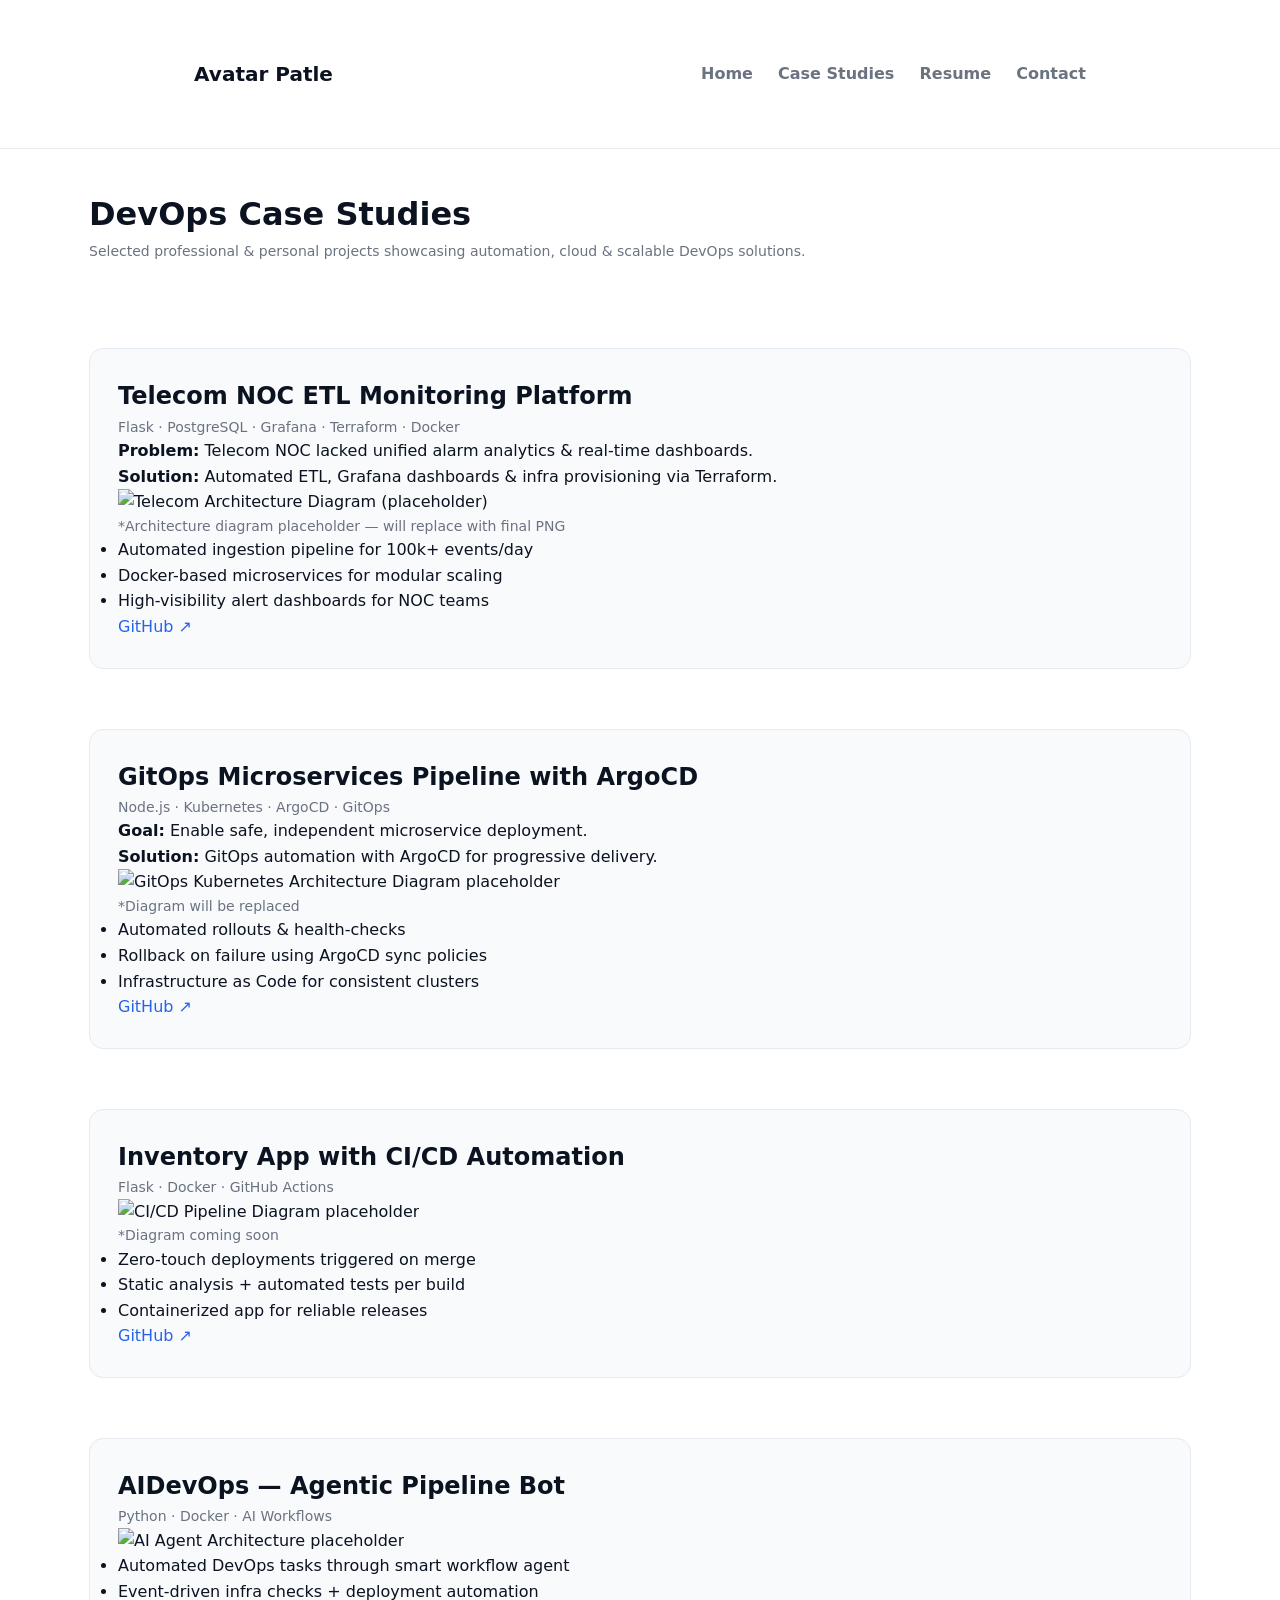
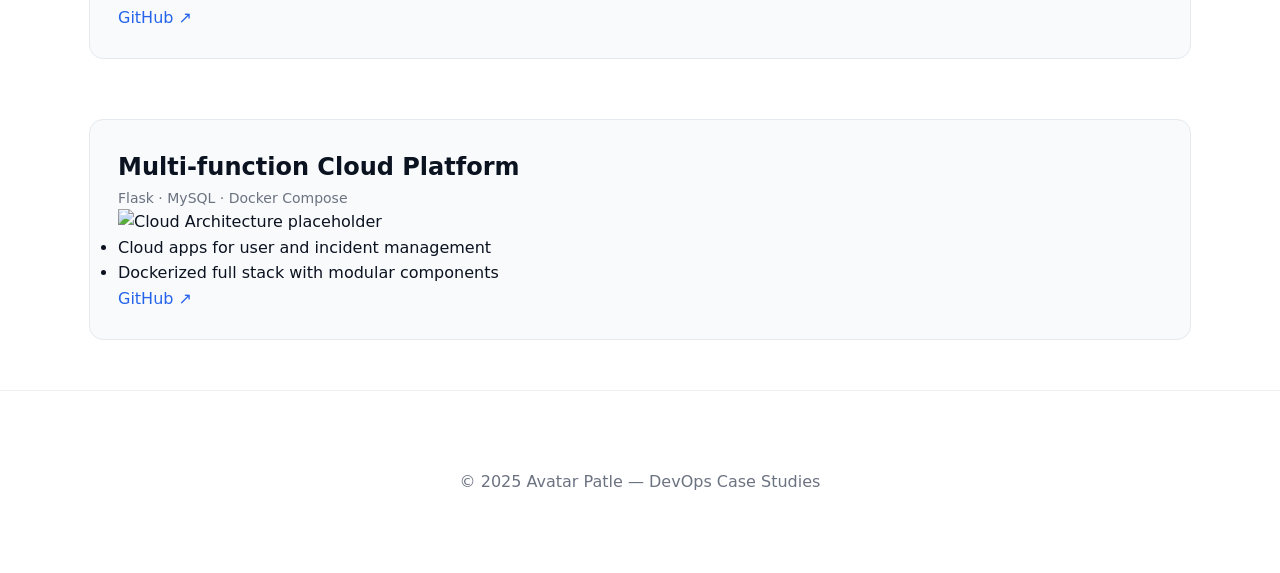
==== commit 65cf29b4: "Revise case studies and enhance navigation Updated case studies section with new titles, description" ====
--- a/case-studies.html
+++ b/case-studies.html
@@ -2,78 +2,129 @@
 <html lang="en">
 <head>
 <meta charset="utf-8">
-<meta name="viewport" content="width=device-width,initial-scale=1">
+<meta name="viewport" content="width=device-width, initial-scale=1">
 <title>Case Studies — Avatar Patle</title>
 <link rel="stylesheet" href="assets/style.css">
 </head>
 <body>
 <header>
   <div class="logo container"><a href="index.html">Avatar Patle</a></div>
+  <nav class="container">
+    <a href="index.html">Home</a>
+    <a href="case-studies.html" class="active">Case Studies</a>
+    <a href="resume.html">Resume</a>
+    <a href="contact.html">Contact</a>
+  </nav>
 </header>
+
 <main class="container">
-  <h1>Case Studies</h1>
 
+  <h1>DevOps Case Studies</h1>
+  <p class="muted">Selected professional & personal projects showcasing automation, cloud & scalable DevOps solutions.</p>
+  <br>
+
+  <!-- CASE STUDY 1 -->
   <section id="telecom" class="card section">
-    <h2>Telecom NOC ETL Dashboard</h2>
-    <p class="muted">Flask · PostgreSQL · Docker · Grafana · Terraform</p>
-    <h3>Problem</h3>
-    <p>Multiple OSS systems produced scattered alarms, lacking centralized visibility. Manual triage slowed incident response.</p>
-    <h3>Solution</h3>
-    <p>Built containerized ingestion services to normalize alarm data into PostgreSQL, powering Grafana dashboards and alerts. Infrastructure provisioned by Terraform and deployed via CI pipelines.</p>
-    <h3>Impact</h3>
+    <h2>Telecom NOC ETL Monitoring Platform</h2>
+    <p class="muted">Flask · PostgreSQL · Grafana · Terraform · Docker</p>
+
+    <p><strong>Problem:</strong> Telecom NOC lacked unified alarm analytics & real-time dashboards.</p>
+    <p><strong>Solution:</strong> Automated ETL, Grafana dashboards & infra provisioning via Terraform.</p>
+
+    <div class="diagram">
+      <img src="assets/diagram-telecom.png" alt="Telecom Architecture Diagram (placeholder)">
+      <p class="muted small">*Architecture diagram placeholder — will replace with final PNG</p>
+    </div>
+
     <ul>
-      <li>Centralized visibility and dashboards for NOC teams.</li>
-      <li>Faster triage and reduced incident response time (example: ~40% improvement).</li>
+      <li>Automated ingestion pipeline for 100k+ events/day</li>
+      <li>Docker-based microservices for modular scaling</li>
+      <li>High-visibility alert dashboards for NOC teams</li>
     </ul>
-    <p class="links"><a href="https://github.com/Avatar1992/telecom-noc-app" target="_blank">Repo</a></p>
+
+    <p class="links"><a href="https://github.com/Avatar1992/telecom-noc-app" target="_blank">GitHub ↗</a></p>
   </section>
 
-  <section id="cicd" class="card section">
-    <h2>Flask Inventory & DevOps Automation</h2>
-    <p class="muted">Flask · MySQL · Docker · GitHub Actions</p>
-    <h3>Problem</h3>
-    <p>Manual deployments and inconsistent environments caused frequent regressions.</p>
-    <h3>Solution</h3>
-    <p>Created a Flask REST API for inventory management, containerized services, and implemented GitHub Actions pipelines for automated build/test/deploy.</p>
-    <h3>Impact</h3>
+  <!-- CASE STUDY 2 -->
+  <section id="argocd" class="card section">
+    <h2>GitOps Microservices Pipeline with ArgoCD</h2>
+    <p class="muted">Node.js · Kubernetes · ArgoCD · GitOps</p>
+
+    <p><strong>Goal:</strong> Enable safe, independent microservice deployment.</p>
+    <p><strong>Solution:</strong> GitOps automation with ArgoCD for progressive delivery.</p>
+
+    <div class="diagram">
+      <img src="assets/diagram-gitops.png" alt="GitOps Kubernetes Architecture Diagram placeholder">
+      <p class="muted small">*Diagram will be replaced</p>
+    </div>
+
     <ul>
-      <li>Standardized deployments and reduced manual errors.</li>
-      <li>Shorter deploy cycles and reproducible environments.</li>
+      <li>Automated rollouts & health-checks</li>
+      <li>Rollback on failure using ArgoCD sync policies</li>
+      <li>Infrastructure as Code for consistent clusters</li>
     </ul>
-    <p class="links"><a href="https://github.com/Avatar1992/flask-inventory-devops" target="_blank">Repo</a></p>
+
+    <p class="links"><a href="https://github.com/Avatar1992/node-microservices-argocd" target="_blank">GitHub ↗</a></p>
   </section>
 
-  <section id="aidops" class="card section">
-    <h2>AIDOps — Agentic DevOps Automation</h2>
-    <p class="muted">Docker · CI/CD · Automation</p>
-    <h3>Overview</h3>
-    <p>Proof-of-concept exploring automated DevOps/ML-ops workflows and agentic automation to reduce repetitive tasks in pipelines.</p>
-    <h3>Outcome</h3>
-    <p>Demonstrates automation patterns and tooling that can be integrated into production pipelines.</p>
-    <p class="links"><a href="https://github.com/Avatar1992/aidops-agentic-devops" target="_blank">Repo</a></p>
+  <!-- CASE STUDY 3 -->
+  <section id="cicd" class="card section">
+    <h2>Inventory App with CI/CD Automation</h2>
+    <p class="muted">Flask · Docker · GitHub Actions</p>
+
+    <div class="diagram">
+      <img src="assets/diagram-cicd.png" alt="CI/CD Pipeline Diagram placeholder">
+      <p class="muted small">*Diagram coming soon</p>
+    </div>
+
+    <ul>
+      <li>Zero-touch deployments triggered on merge</li>
+      <li>Static analysis + automated tests per build</li>
+      <li>Containerized app for reliable releases</li>
+    </ul>
+
+    <p class="links"><a href="https://github.com/Avatar1992/flask-inventory-devops" target="_blank">GitHub ↗</a></p>
   </section>
 
-  <section id="multifunc" class="card section">
-    <h2>Full-Stack Flask App with MySQL</h2>
-    <p class="muted">Flask · MySQL · Docker</p>
-    <h3>Problem</h3>
-    <p>Need for a demo app that showcases backend + database integration and deployability.</p>
-    <h3>Solution</h3>
-    <p>Developed modular Flask app with MySQL back-end, containerized for simple deployment.</p>
-    <p class="links"><a href="https://github.com/Avatar1992/multifunction-flask-app-with-mysql" target="_blank">Repo</a></p>
+  <!-- CASE STUDY 4 -->
+  <section id="agentic" class="card section">
+    <h2>AIDevOps — Agentic Pipeline Bot</h2>
+    <p class="muted">Python · Docker · AI Workflows</p>
+    
+    <div class="diagram">
+      <img src="assets/diagram-agent.png" alt="AI Agent Architecture placeholder">
+    </div>
+
+    <ul>
+      <li>Automated DevOps tasks through smart workflow agent</li>
+      <li>Event-driven infra checks + deployment automation</li>
+    </ul>
+
+    <p class="links"><a href="https://github.com/Avatar1992/aidops-agentic-devops" target="_blank">GitHub ↗</a></p>
   </section>
 
-  <section id="argocd" class="card section">
-    <h2>Node.js Microservices with ArgoCD</h2>
-    <p class="muted">Node.js · Kubernetes · ArgoCD · Docker</p>
-    <h3>Problem</h3>
-    <p>Monolithic codebase limiting releases and scaling.</p>
-    <h3>Solution</h3>
-    <p>Refactored into independent Node microservices, used ArgoCD for GitOps deployments to Kubernetes, and added per-service CI pipelines.</p>
-    <p class="links"><a href="https://github.com/Avatar1992/node-microservices-argocd" target="_blank">Repo</a></p>
+  <!-- CASE STUDY 5 -->
+  <section id="noc" class="card section">
+    <h2>Multi-function Cloud Platform</h2>
+    <p class="muted">Flask · MySQL · Docker Compose</p>
+
+    <div class="diagram">
+      <img src="assets/diagram-noc.png" alt="Cloud Architecture placeholder">
+    </div>
+
+    <ul>
+      <li>Cloud apps for user and incident management</li>
+      <li>Dockerized full stack with modular components</li>
+    </ul>
+
+    <p class="links"><a href="https://github.com/Avatar1992/multifunction-flask-app-with-mysql" target="_blank">GitHub ↗</a></p>
   </section>
 
 </main>
-<footer><div class="container">© 2025 Avatar Patle</div></footer>
+
+<footer>
+  <div class="container">© 2025 Avatar Patle — DevOps Case Studies</div>
+</footer>
+
 </body>
 </html>
--- a/assets/style.css
+++ b/assets/style.css
@@ -0,0 +1,130 @@
+/* Colors & Variables */
+:root{
+  --bg:#ffffff;
+  --text:#0b1220;
+  --muted:#6b7280;
+  --accent:#2563eb;
+  --card:#f8fafc;
+  --radius:14px;
+}
+
+/* Base */
+*{box-sizing:border-box;margin:0;padding:0}
+body{
+  font-family:Inter,system-ui,-apple-system,"Segoe UI",Roboto,Arial,sans-serif;
+  background:var(--bg);
+  color:var(--text);
+  line-height:1.6;
+  animation:fadeIn 1s ease-out;
+}
+@keyframes fadeIn{
+  from{opacity:0;transform:translateY(10px)}
+  to{opacity:1;transform:translateY(0)}
+}
+
+a{text-decoration:none;color:var(--accent)}
+.container{max-width:1150px;margin:40px auto;padding:0 24px}
+
+/* Header */
+header{
+  display:flex;justify-content:space-between;align-items:center;
+  padding:18px 20px;border-bottom:1px solid #e5eaf1;
+  background:#ffffffbb;backdrop-filter:blur(6px);
+}
+.logo a{font-size:20px;font-weight:800;color:var(--text)}
+nav a{margin-left:20px;font-weight:600;color:var(--muted)}
+nav a:hover{color:var(--accent)}
+
+/* Hero */
+.hero{
+  display:flex;gap:40px;align-items:center;
+  padding:70px 45px;border-radius:var(--radius);
+  margin-bottom:40px;position:relative;overflow:hidden;
+  transform:translateY(5px);animation:slideUp .9s ease-out;
+}
+@keyframes slideUp{
+  from{opacity:0;transform:translateY(30px)}
+  to{opacity:1;transform:translateY(0)}
+}
+
+.glass{
+  backdrop-filter:blur(16px);
+  border:1px solid rgba(255,255,255,.35);
+  background:linear-gradient(135deg,rgba(59,130,246,0.14),rgba(255,255,255,0.93));
+  box-shadow:0 8px 60px rgba(37,99,235,0.25);
+}
+
+.h-title{font-size:46px;font-weight:900;margin-bottom:12px}
+.h-sub{color:var(--muted);font-size:19px;margin-bottom:18px;max-width:450px}
+
+/* Avatar */
+.hero-photo img{
+  width:155px;height:155px;border-radius:50%;
+  border:4px solid rgba(255,255,255,0.95);
+  box-shadow:0 8px 28px rgba(37,99,235,.35);
+  transition:.35s;
+}
+.hero-photo img:hover{
+  transform:scale(1.05) rotate(1.5deg);
+}
+
+/* Skill Icons */
+.skill-icons{
+  margin:18px 0;display:flex;gap:10px;flex-wrap:wrap;
+}
+.skill-icons img{
+  width:38px;height:38px;border-radius:8px;
+  background:#fff;padding:5px;border:1px solid #e7ecf5;
+  transition:.25s;
+}
+.skill-icons img:hover{transform:translateY(-3px);box-shadow:0 4px 14px rgba(0,0,0,0.12)}
+
+/* Buttons */
+.btn{
+  background:var(--accent);color:#fff;border:none;
+  padding:12px 19px;border-radius:9px;font-weight:700;
+  cursor:pointer;transition:.3s;
+}
+.btn:hover{background:#1747b7;transform:translateY(-2px)}
+.btn.ghost{
+  background:transparent;border:2px solid var(--accent);
+  color:var(--accent);
+}
+.btn.ghost:hover{background:#e8efff}
+
+/* Cards & Layout */
+.section{margin-top:60px}
+.grid{
+  display:grid;gap:24px;margin-top:22px;
+  grid-template-columns:repeat(auto-fit,minmax(270px,1fr));
+}
+.card{
+  background:var(--card);padding:28px;
+  border-radius:var(--radius);
+  border:1px solid #e5eaf1;
+  transition:.3s;animation:fadeCard .8s ease-out;
+}
+@keyframes fadeCard{
+  from{opacity:0;transform:translateY(12px)}
+  to{opacity:1;transform:translateY(0)}
+}
+.card:hover{
+  transform:translateY(-6px);
+  box-shadow:0 10px 40px rgba(37,99,235,0.12)
+}
+
+.card h3{margin-bottom:6px}
+.muted{color:var(--muted);font-size:14px}
+.availability{margin-top:14px;color:var(--muted)}
+
+/* Footer */
+footer{
+  padding:38px;text-align:center;color:var(--muted);
+  border-top:1px solid #eef1f4;margin-top:50px;
+}
+
+/* Mobile */
+@media(max-width:820px){
+  .hero{flex-direction:column;text-align:center}
+  .hero-left{order:2}
+}
